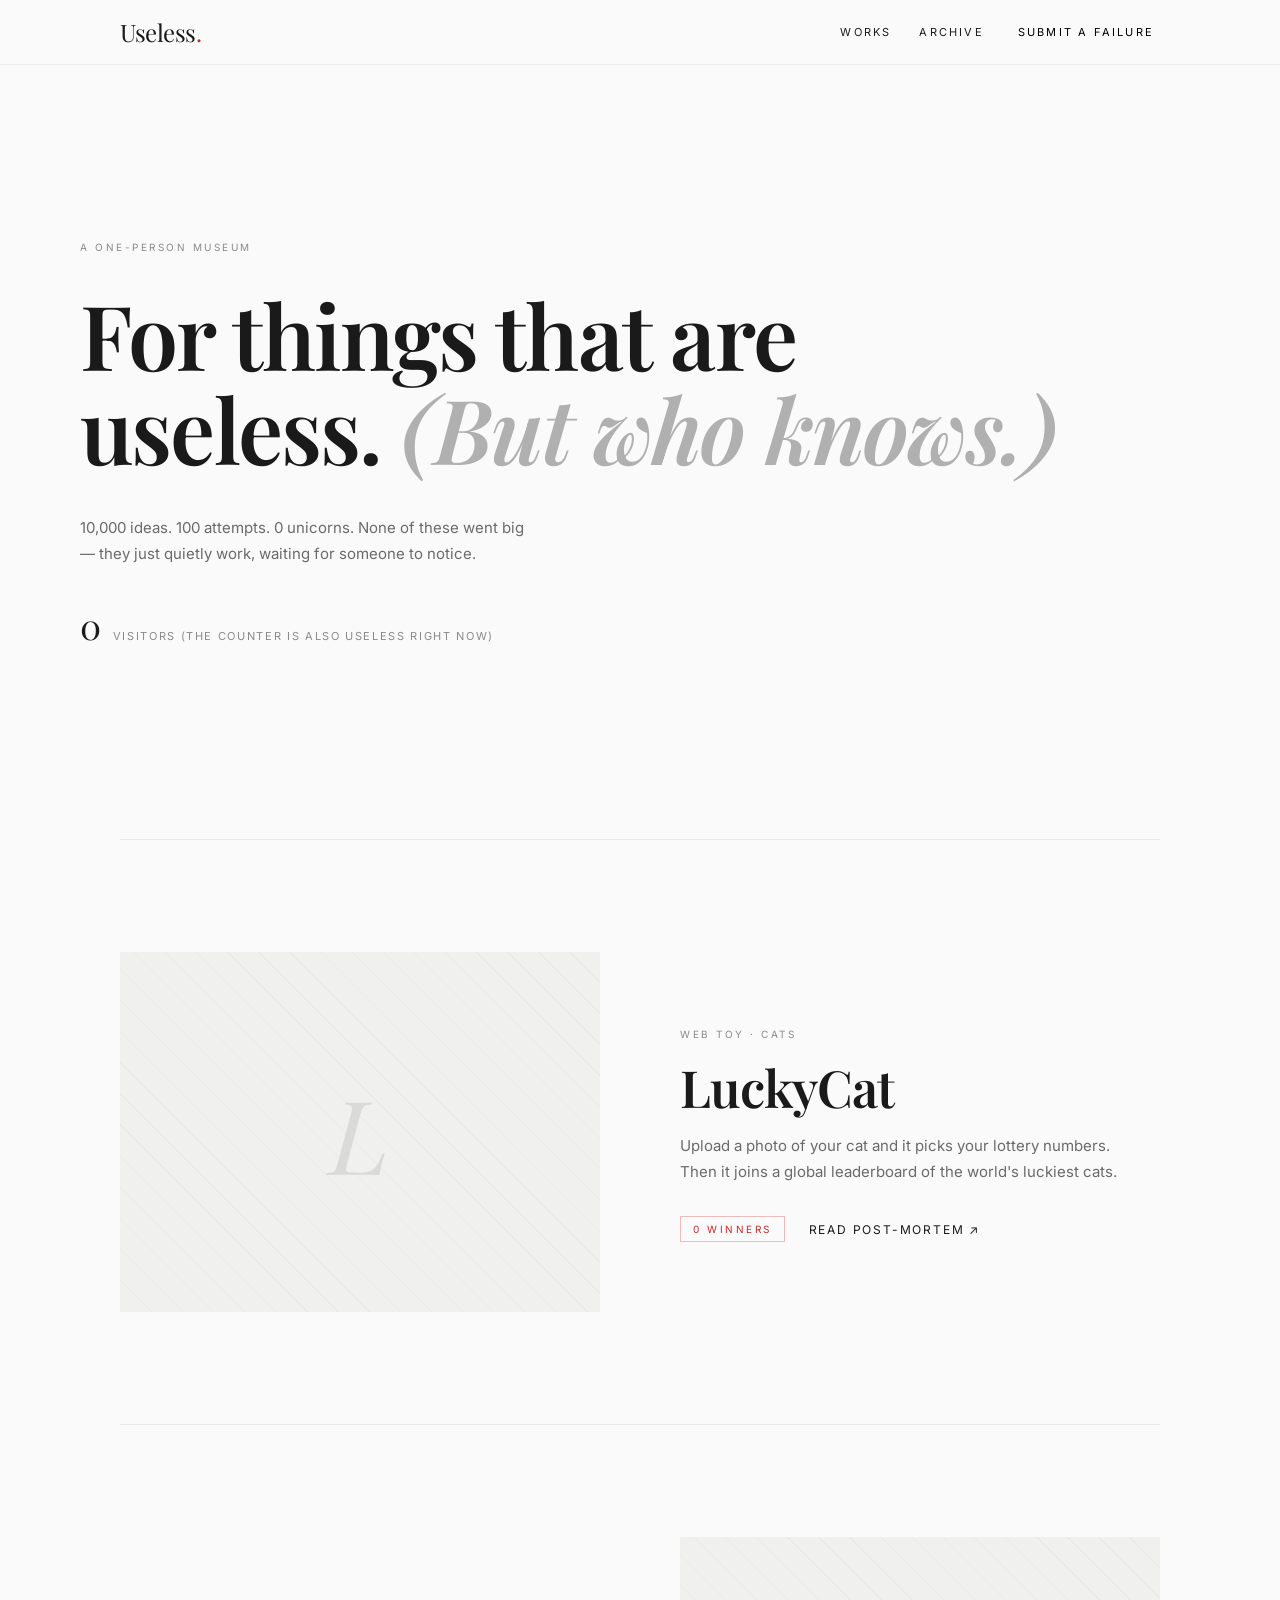
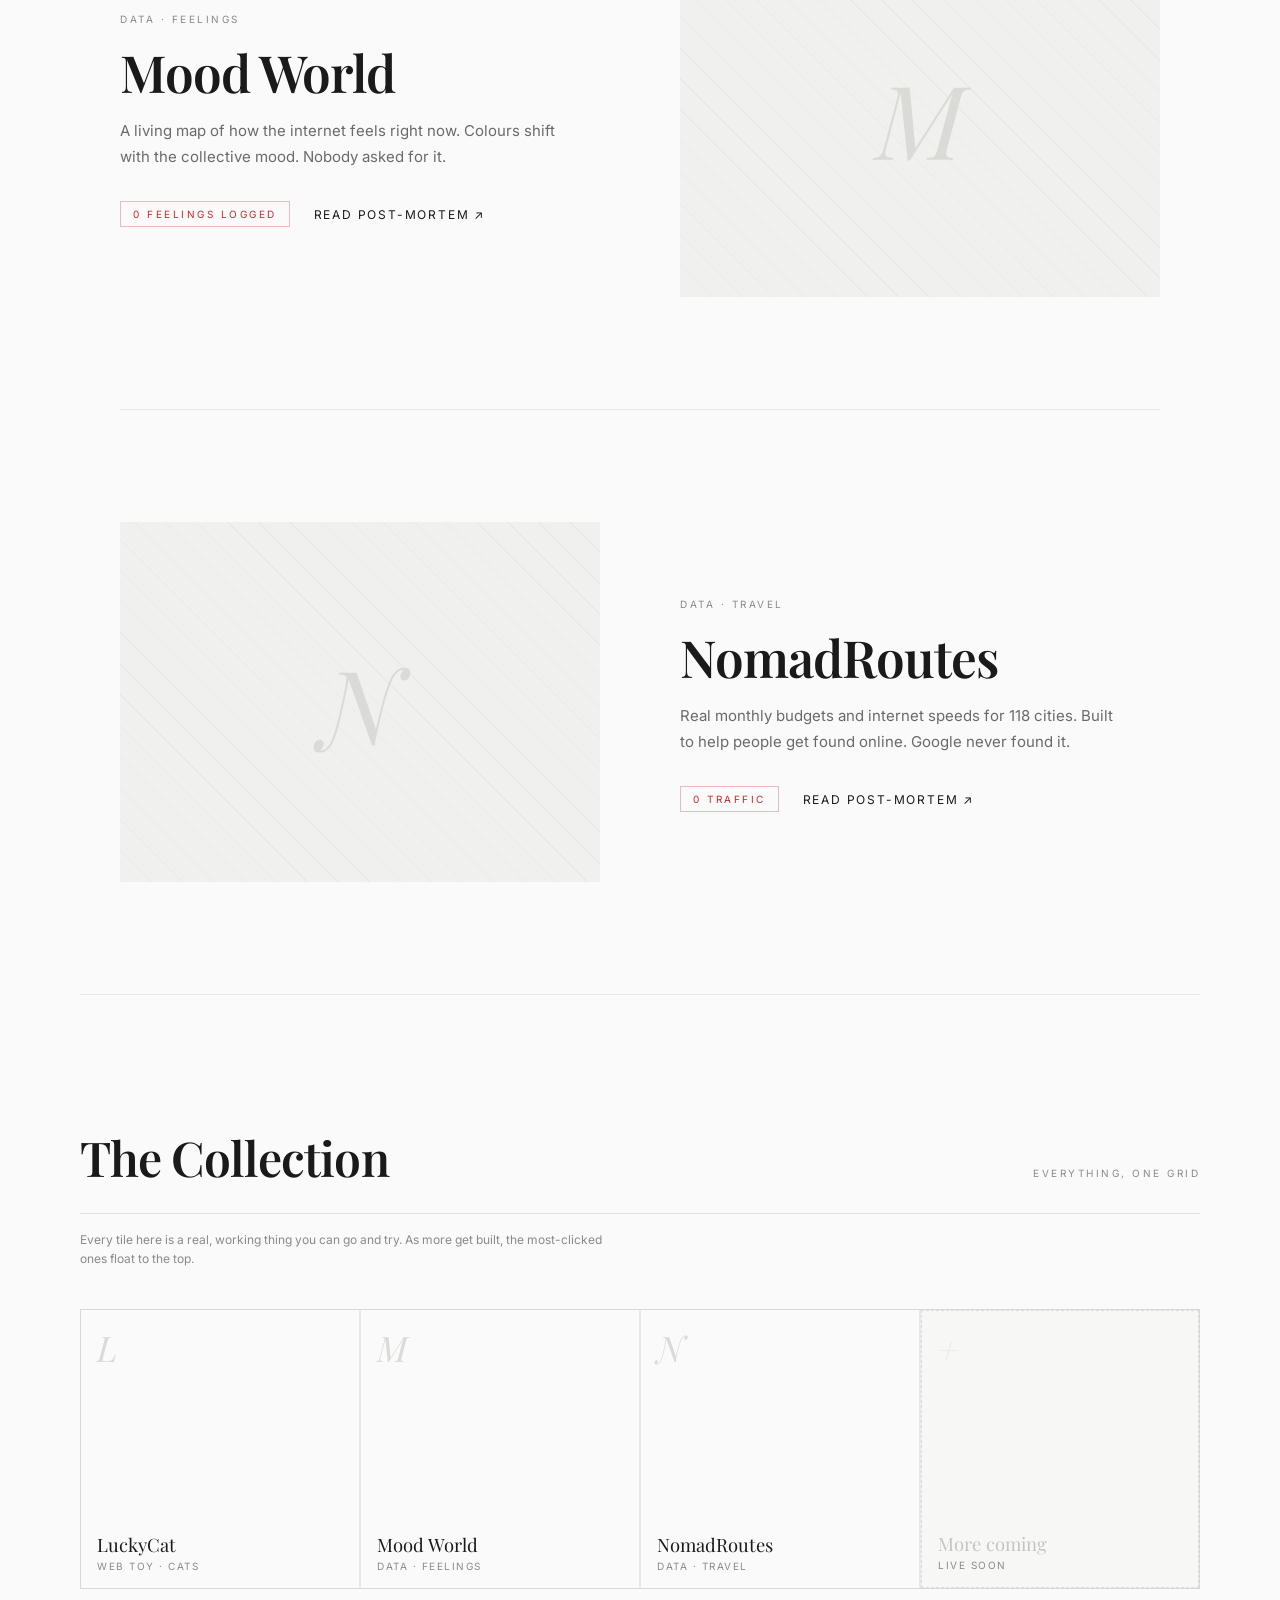
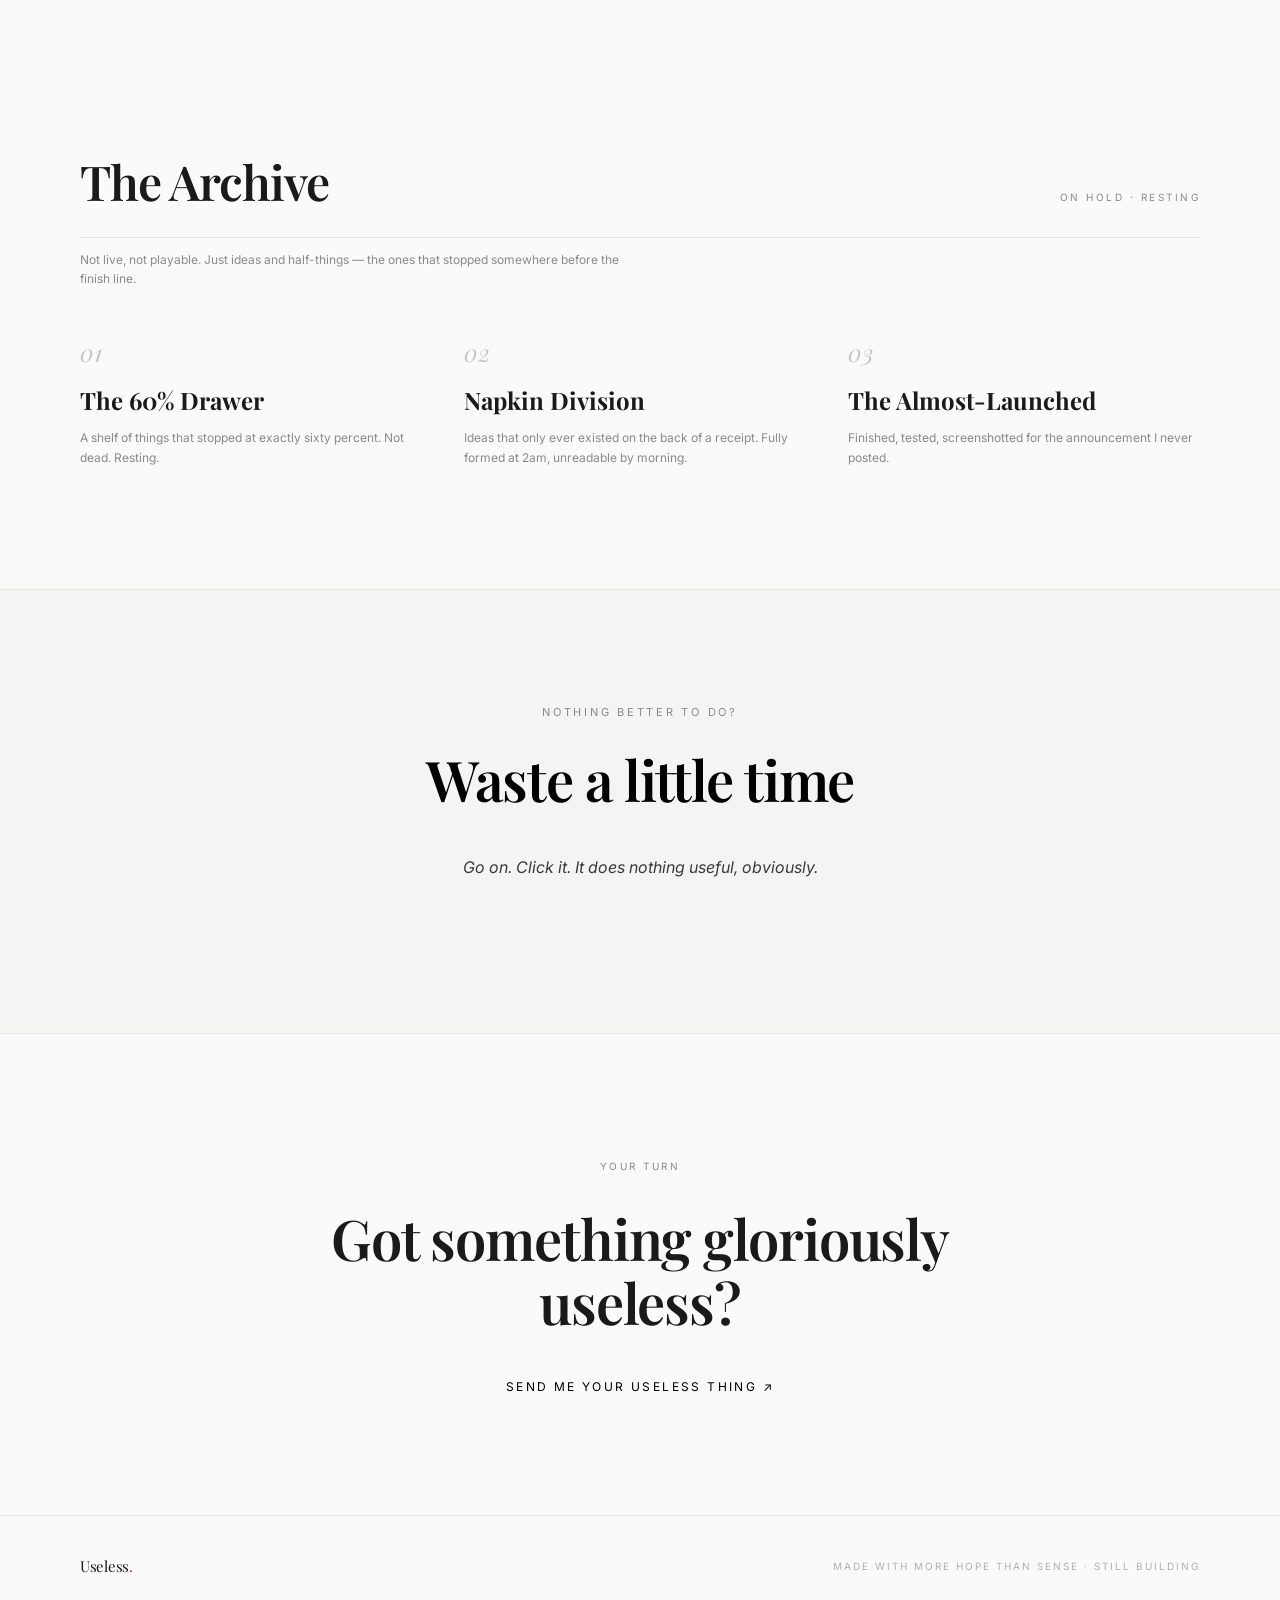
==== index.html @ f3f17e00 "0728 usless.com upload V1" ====
<!DOCTYPE html>
<html lang="en">
<head>
<meta charset="utf-8" />
<meta name="viewport" content="width=device-width, initial-scale=1" />
<title>Useless. — a one-person museum of projects that never got their moment</title>
<meta name="description" content="A one-person museum for things that are useless. 10,000 ideas. 100 attempts. 0 unicorns. Projects that quietly work, waiting for someone to notice." />
<link rel="canonical" href="https://useless-museum.pages.dev/" />
<meta property="og:site_name" content="Useless." />
<meta property="og:title" content="Useless." />
<meta property="og:description" content="A one-person museum for things that are useless. 10,000 ideas. 100 attempts. 0 unicorns. Projects that quietly work, waiting for someone to notice." />
<meta property="og:type" content="website" />
<meta property="og:url" content="https://useless-museum.pages.dev/" />
<meta name="twitter:card" content="summary_large_image" />
<meta name="theme-color" content="#FAFAFA" />
<link rel="preconnect" href="https://fonts.googleapis.com">
<link rel="preconnect" href="https://fonts.gstatic.com" crossorigin>
<link href="https://fonts.googleapis.com/css2?family=Playfair+Display:ital,wght@0,400;0,500;0,600;0,700;1,400;1,500&family=Inter:wght@400;500;600&display=swap" rel="stylesheet">
<link rel="stylesheet" href="styles.css">
</head>
<body>
<header>
  <div class="wrap hbar">
    <a href="index.html" class="logo hoverred">Useless<span class="dot">.</span></a>
    <nav class="navlinks">
      <a href="index.html#works" class="navlink hoverred">Works</a>
      <a href="index.html#archive" class="navlink hoverred hideS">Archive</a>
      <button class="navlink hoverred" data-submit>Submit a failure</button>
    </nav>
  </div>
</header>
<main>
  <span id="top"></span>
  <section class="hero wrap">
    <span class="tag">A one-person museum</span>
    <h1>For things that are<br>useless. <span class="grey">(But who knows.)</span></h1>
    <p class="sub">10,000 ideas. 100 attempts. 0 unicorns. None of these went big — they just quietly work, waiting for someone to notice.</p>
    <p class="viewcount"><span class="vc-num" id="vc-num">&mdash;</span><span class="vc-label" id="vc-label">visitors have wandered in and left again</span></p>
  </section>

  <section class="wrap"><div class="feat fade"><div class="featgrid"><a class="featimg" href="luckycat.html"><div class="tex"></div><div class="big">L</div></a><div>
        <span class="tag">Web toy · Cats</span>
        <h3 class="serif"><a href="luckycat.html" class="hoverred">LuckyCat</a></h3>
        <p class="blurb">Upload a photo of your cat and it picks your lottery numbers. Then it joins a global leaderboard of the world's luckiest cats.</p>
        <div style="display:flex; align-items:center; gap:24px; flex-wrap:wrap;">
          <span class="statuschip">0 Winners</span>
          <a href="luckycat.html" class="readpm hoverred">Read post-mortem &#8599;</a>
        </div>
      </div></div></div><div class="feat fade"><div class="featgrid"><div>
        <span class="tag">Data · Feelings</span>
        <h3 class="serif"><a href="moodworld.html" class="hoverred">Mood World</a></h3>
        <p class="blurb">A living map of how the internet feels right now. Colours shift with the collective mood. Nobody asked for it.</p>
        <div style="display:flex; align-items:center; gap:24px; flex-wrap:wrap;">
          <span class="statuschip">0 Feelings logged</span>
          <a href="moodworld.html" class="readpm hoverred">Read post-mortem &#8599;</a>
        </div>
      </div><a class="featimg" href="moodworld.html"><div class="tex"></div><div class="big">M</div></a></div></div><div class="feat fade"><div class="featgrid"><a class="featimg" href="nomadroutes.html"><div class="tex"></div><div class="big">N</div></a><div>
        <span class="tag">Data · Travel</span>
        <h3 class="serif"><a href="nomadroutes.html" class="hoverred">NomadRoutes</a></h3>
        <p class="blurb">Real monthly budgets and internet speeds for 118 cities. Built to help people get found online. Google never found it.</p>
        <div style="display:flex; align-items:center; gap:24px; flex-wrap:wrap;">
          <span class="statuschip">0 Traffic</span>
          <a href="nomadroutes.html" class="readpm hoverred">Read post-mortem &#8599;</a>
        </div>
      </div></div></div></section>

  <section class="works wrap" id="works">
    <div class="works-head"><h2 class="serif">The Collection</h2><span class="tag">everything, one grid</span></div>
    <p class="works-note">Every tile here is a real, working thing you can go and try. As more get built, the most-clicked ones float to the top.</p>
    <div class="grid">
    <a class="cell live" href="luckycat.html">
      <span class="cell-init">L</span>
      <span class="cell-arrow" aria-hidden="true">&#8599;</span>
      <p class="cell-t serif">LuckyCat</p>
      <span class="cell-k">Web toy · Cats</span>
    </a>
    <a class="cell live" href="moodworld.html">
      <span class="cell-init">M</span>
      <span class="cell-arrow" aria-hidden="true">&#8599;</span>
      <p class="cell-t serif">Mood World</p>
      <span class="cell-k">Data · Feelings</span>
    </a>
    <a class="cell live" href="nomadroutes.html">
      <span class="cell-init">N</span>
      <span class="cell-arrow" aria-hidden="true">&#8599;</span>
      <p class="cell-t serif">NomadRoutes</p>
      <span class="cell-k">Data · Travel</span>
    </a>
    <div class="cell soon">
      <span class="cell-init">+</span>
      <p class="cell-t serif">More coming</p>
      <span class="cell-k">Live soon</span>
    </div></div>
  </section>

  <section class="archive wrap" id="archive">
    <div class="archive-head"><h2 class="serif">The Archive</h2><span class="tag">on hold &middot; resting</span></div>
    <p class="archive-note">Not live, not playable. Just ideas and half-things — the ones that stopped somewhere before the finish line.</p>
    <div class="drawers">
    <div class="drawer">
      <span class="n">01</span>
      <h3 class="serif">The 60% Drawer</h3>
      <p>A shelf of things that stopped at exactly sixty percent. Not dead. Resting.</p>
    </div>
    <div class="drawer">
      <span class="n">02</span>
      <h3 class="serif">Napkin Division</h3>
      <p>Ideas that only ever existed on the back of a receipt. Fully formed at 2am, unreadable by morning.</p>
    </div>
    <div class="drawer">
      <span class="n">03</span>
      <h3 class="serif">The Almost-Launched</h3>
      <p>Finished, tested, screenshotted for the announcement I never posted.</p>
    </div></div>
  </section>

  <section class="waste">
    <div class="waste-inner wrap">
      <span class="kick">Nothing better to do?</span>
      <div><button class="waste-btn" id="waste-btn">Waste a little time</button></div>
      <p class="waste-out" id="waste-out">Go on. Click it. It does nothing useful, obviously.</p>
      <p class="waste-count" id="waste-count"></p>
    </div>
  </section>

  <section class="cta">
    <div class="cta-inner wrap">
      <span class="tag">your turn</span>
      <h2 class="serif">Got something gloriously useless?</h2>
      <button class="cta-btn hoverred" data-submit>Send me your useless thing &#8599;</button>
    </div>
  </section>
</main>
<footer>
  <div class="wrap foot">
    <a href="index.html" class="logo" style="font-size:15px;">Useless<span class="dot">.</span></a>
    <span class="fnote">Made with more hope than sense · Still building</span>
  </div>
</footer>
<div class="modal-bg" id="modal">
  <div class="modal">
    <button class="modal-x" id="modal-x" aria-label="Close">&#10005;</button>
    <span class="tag">your turn</span>
    <h3 class="serif">Throw it at me.</h3>
    <p>A dead side project. A tool only you use. An idea that never left the napkin. I'll put it on the shelf.</p>
    <a href="mailto:hello@example.com?subject=I%20made%20something%20useless" class="modal-send">Send me your useless thing &#8599;</a>
  </div>
</div>
<div class="toast" id="toast"></div>
<script>

var modal=document.getElementById('modal');
document.addEventListener('click',function(e){
  if(e.target.closest('[data-submit]')){ modal.classList.add('open'); }
});
document.getElementById('modal-x').addEventListener('click',function(){modal.classList.remove('open');});
modal.addEventListener('click',function(e){ if(e.target.id==='modal') modal.classList.remove('open'); });
var toastTimer;
function toast(m){var el=document.getElementById('toast');el.textContent=m;el.classList.add('show');clearTimeout(toastTimer);toastTimer=setTimeout(function(){el.classList.remove('show');},2600);}

/* waste-time easter egg */
var W_OPENERS=["You wasted","You just spent","You gave away","You donated","You sacrificed","You threw away","You invested","You burned","You surrendered","You misplaced"];
var W_AMOUNTS=["3 seconds","a moment","precisely one heartbeat","some of your finite time","a small piece of today","4.2 seconds","an unrecoverable instant","a click's worth of life","the exact time it takes a cat to blink","a breath you'll never get back"];
var W_TAILS=["Beautifully.","On purpose, apparently.","And for what.","No refunds.","A bold choice.","Somewhere, a productivity coach felt a chill.","The button remains unmoved.","This changes nothing.","Efficient? No. Honest? Also no.","And yet you'll do it again.","A cat somewhere just judged you.","Congratulations, nothing happened.","The void says hi.","Peak performance.","This is what you're like."];
var W_STANDALONE=["This button does nothing. You already knew that.","Still nothing. Impressive commitment.","Somewhere a spreadsheet is crying.","Achievement unlocked: absolutely none.","You have reached the end of the internet. There is no prize.","A pigeon has been notified of your click.","Loading meaning… failed. Please try being productive.","That click has been added to your permanent record of small mistakes.","你又滑了一下。什麼都沒發生。","Certified: you have too much free time."];
var wasteCount=0,lastWaste="";
function wasteMessage(){var m;do{if(Math.random()<0.2){m=W_STANDALONE[Math.floor(Math.random()*W_STANDALONE.length)];}else{m=W_OPENERS[Math.floor(Math.random()*W_OPENERS.length)]+" "+W_AMOUNTS[Math.floor(Math.random()*W_AMOUNTS.length)]+". "+W_TAILS[Math.floor(Math.random()*W_TAILS.length)];}}while(m===lastWaste);lastWaste=m;return m;}
document.getElementById('waste-btn').addEventListener('click',function(){
  var out=document.getElementById('waste-out');out.style.opacity='0';
  setTimeout(function(){out.textContent=wasteMessage();out.style.opacity='1';wasteCount++;
    document.getElementById('waste-count').textContent=wasteCount+' second'+(wasteCount===1?'':'s')+' of your life, gone';},130);
});
/* real visitor counter */
var COUNTER_BASE="https://api.counterapi.dev/v1/useless-museum/homepage";
function animateCount(el,target){var dur=900,start=performance.now();function tick(now){var t=Math.min((now-start)/dur,1);var e=1-Math.pow(1-t,3);el.textContent=Math.round(target*e).toLocaleString();if(t<1)requestAnimationFrame(tick);else el.textContent=target.toLocaleString();}requestAnimationFrame(tick);}
(function(){var numEl=document.getElementById('vc-num');var counted=sessionStorage.getItem('uselessCounted');
  fetch(COUNTER_BASE+(counted?'':'/up')).then(function(r){return r.ok?r.json():Promise.reject();}).then(function(d){
    if(!d||typeof d.count!=='number')throw 0; if(!counted)sessionStorage.setItem('uselessCounted','1'); animateCount(numEl,d.count);
  }).catch(function(){numEl.textContent='0';document.getElementById('vc-label').textContent='visitors (the counter is also useless right now)';});
})();
/* scroll reveal */
var io=new IntersectionObserver(function(es){es.forEach(function(en){if(en.isIntersecting){en.target.classList.add('in');io.unobserve(en.target);}});},{rootMargin:'-60px'});
document.querySelectorAll('.feat').forEach(function(el){io.observe(el);});
</script>
</body></html>
---- styles.css ----
:root{
  --ink:#1A1A1A; --paper:#FAFAFA; --red:#C92A2A; --muted:#8A8A8A; --line:rgba(26,26,26,0.08);
}
*{box-sizing:border-box;}
html{scroll-behavior:smooth;}
body{margin:0; background:var(--paper); color:var(--ink); font-family:'Inter',system-ui,-apple-system,sans-serif; -webkit-font-smoothing:antialiased;}
.serif{font-family:'Playfair Display',Georgia,serif;}
.wrap{max-width:1120px; margin:0 auto; padding:0 24px;}
@media(min-width:768px){ .wrap{padding:0 40px;} }
a{color:inherit; text-decoration:none;}
button{font-family:inherit; cursor:pointer; border:none; background:none;}
.tag{display:inline-block; font-size:10px; letter-spacing:0.25em; text-transform:uppercase; color:var(--muted);}
.hoverred{transition:color .2s;}
.hoverred:hover{color:var(--red);}

/* HEADER */
header{position:sticky; top:0; z-index:50; background:rgba(250,250,250,0.72); backdrop-filter:blur(12px); border-bottom:1px solid rgba(26,26,26,0.06);}
.hbar{height:64px; display:flex; align-items:center; justify-content:space-between;}
.logo{font-family:'Playfair Display',serif; font-size:22px; letter-spacing:-0.02em;}
@media(min-width:768px){ .logo{font-size:24px;} }
.logo .dot{color:var(--red);}
.navlinks{display:flex; align-items:center; gap:28px;}
.navlink{font-size:11px; letter-spacing:0.2em; text-transform:uppercase;}
@media(max-width:600px){ .navlinks{gap:16px;} .navlink.hideS{display:none;} }

/* HERO */
.hero{padding:120px 0 130px;}
@media(min-width:768px){ .hero{padding:170px 0 190px;} }
.hero h1{font-family:'Playfair Display',serif; font-weight:600; margin:32px 0 0; line-height:1.05; letter-spacing:-0.02em; font-size:clamp(2.6rem,7vw,6rem);}
.hero .grey{color:#B0B0B0; font-style:italic;}
.hero p.sub{margin:40px 0 0; max-width:28rem; color:#6A6A6A; font-size:15px; line-height:1.7;}
.viewcount{margin:36px 0 0; display:flex; align-items:baseline; gap:12px; flex-wrap:wrap;}
.vc-num{font-family:'Playfair Display',serif; font-size:clamp(1.6rem,3vw,2.2rem); font-variant-numeric:tabular-nums; letter-spacing:-0.01em; color:var(--ink);}
.vc-label{font-size:11px; letter-spacing:0.15em; text-transform:uppercase; color:var(--muted);}

/* FEATURE BLOCKS */
.feat{padding:64px 0; border-top:1px solid var(--line);}
@media(min-width:768px){ .feat{padding:112px 0;} }
.featgrid{display:grid; gap:40px; align-items:center;}
@media(min-width:768px){ .featgrid{grid-template-columns:1fr 1fr; gap:80px;} }
.featimg{aspect-ratio:4/3; width:100%; position:relative; overflow:hidden; background:#F0F0EE; cursor:pointer; display:block;}
.featimg .tex{position:absolute; inset:0; transition:transform .7s; background-image:repeating-linear-gradient(45deg, rgba(26,26,26,0.03) 0px, rgba(26,26,26,0.03) 1px, transparent 1px, transparent 22px);}
.featimg:hover .tex{transform:scale(1.05);}
.featimg .big{position:absolute; inset:0; display:flex; align-items:center; justify-content:center; font-family:'Playfair Display',serif; font-style:italic; font-size:clamp(4rem,8vw,7rem); color:#DADAD6; user-select:none;}
.feat h3{font-family:'Playfair Display',serif; font-weight:600; margin:20px 0; line-height:1; letter-spacing:-0.02em; font-size:clamp(2rem,4vw,3.4rem);}
.feat p.blurb{color:#6A6A6A; font-size:15px; line-height:1.7; max-width:28rem; margin:0 0 32px;}
.statuschip{font-size:10px; letter-spacing:0.25em; text-transform:uppercase; color:var(--red); border:1px solid rgba(201,42,42,0.3); padding:6px 12px;}
.readpm{font-size:12px; letter-spacing:0.15em; text-transform:uppercase; display:inline-flex; align-items:center; gap:6px;}

/* WORKS GRID */
.works{padding:130px 0 40px; border-top:1px solid var(--line);}
.works-head{display:flex; align-items:baseline; justify-content:space-between; border-bottom:1px solid rgba(26,26,26,0.1); padding-bottom:24px; margin-bottom:16px;}
.works-head h2{font-family:'Playfair Display',serif; font-weight:600; font-size:clamp(1.8rem,4vw,3rem); letter-spacing:-0.02em; margin:0;}
.works-note{font-size:12px; color:var(--muted); line-height:1.6; margin:0 0 40px; max-width:34rem;}
.grid{display:grid; grid-template-columns:repeat(2,1fr); gap:2px; background:rgba(26,26,26,0.08); border:1px solid rgba(26,26,26,0.08);}
@media(min-width:640px){ .grid{grid-template-columns:repeat(3,1fr);} }
@media(min-width:900px){ .grid{grid-template-columns:repeat(4,1fr);} }
.cell{background:var(--paper); aspect-ratio:1/1; position:relative; display:flex; flex-direction:column; justify-content:flex-end; padding:16px; transition:background .25s,color .25s; overflow:hidden;}
.cell.live{cursor:pointer;}
.cell.live:hover{background:var(--ink); color:var(--paper);}
.cell.live:hover .cell-k{color:rgba(250,250,250,0.6);}
.cell.live:hover .cell-arrow{opacity:1; transform:translate(0,0);}
.cell .cell-init{position:absolute; top:14px; left:16px; font-family:'Playfair Display',serif; font-style:italic; font-size:2.2rem; color:#DADAD6; transition:color .25s;}
.cell.live:hover .cell-init{color:rgba(250,250,250,0.25);}
.cell .cell-t{font-family:'Playfair Display',serif; font-size:1.15rem; line-height:1.15; margin:0 0 4px;}
.cell .cell-k{font-size:10px; letter-spacing:0.15em; text-transform:uppercase; color:var(--muted); transition:color .25s;}
.cell .cell-arrow{position:absolute; top:14px; right:14px; opacity:0; transform:translate(-4px,4px); transition:opacity .25s,transform .25s;}
.cell.soon{color:#C4C4C4; border:1px dashed rgba(26,26,26,0.12); background:#F7F7F5;}
.cell.soon .cell-t{color:#C4C4C4;}
.cell.soon .cell-init{color:#ECECEA;}

/* ARCHIVE */
.archive{padding:120px 0;}
.archive-head{display:flex; align-items:baseline; justify-content:space-between; border-bottom:1px solid rgba(26,26,26,0.1); padding-bottom:24px; margin-bottom:12px;}
.archive-head h2{font-family:'Playfair Display',serif; font-weight:600; font-size:clamp(1.8rem,4vw,3rem); letter-spacing:-0.02em; margin:0;}
.archive-note{font-size:12px; color:var(--muted); line-height:1.6; margin:0 0 48px; max-width:34rem;}
.drawers{display:grid; grid-template-columns:1fr; gap:48px;}
@media(min-width:768px){ .drawers{grid-template-columns:repeat(3,1fr); gap:32px;} }
.drawer .n{font-family:'Playfair Display',serif; font-style:italic; font-size:1.5rem; color:#C4C4C4;}
.drawer h3{font-family:'Playfair Display',serif; font-size:clamp(1.25rem,2.5vw,1.5rem); margin:16px 0 12px;}
.drawer p{font-size:12px; line-height:1.7; color:var(--muted); margin:0;}

/* WASTE TIME */
.waste{border-top:1px solid var(--line); background:#F4F4F2;}
.waste-inner{padding:110px 0 120px; text-align:center;}
.waste .kick{font-size:11px; letter-spacing:0.25em; text-transform:uppercase; color:var(--muted);}
.waste-btn{font-family:'Playfair Display',serif; font-size:clamp(2rem,5vw,3.5rem); font-weight:600; letter-spacing:-0.02em; margin:20px auto 0; display:inline-block; border-bottom:2px solid transparent; transition:color .2s,border-color .2s;}
.waste-btn:hover{color:var(--red); border-color:var(--red);}
.waste-out{margin:36px auto 0; max-width:34rem; min-height:2.4em; font-size:16px; line-height:1.6; color:#3A3A3A; font-style:italic; transition:opacity .15s;}
.waste-count{margin-top:20px; font-size:10px; letter-spacing:0.2em; text-transform:uppercase; color:#B0B0B0;}

/* SUBMIT CTA */
.cta{border-top:1px solid var(--line); text-align:center;}
.cta-inner{padding:120px 0;}
.cta h2{font-family:'Playfair Display',serif; font-weight:600; margin:32px auto 40px; line-height:1.15; letter-spacing:-0.02em; max-width:48rem; font-size:clamp(1.8rem,4.5vw,3.5rem);}
.cta-btn{font-size:12px; letter-spacing:0.2em; text-transform:uppercase; display:inline-flex; align-items:center; gap:8px;}

/* FOOTER */
footer{border-top:1px solid var(--line);}
.foot{padding:40px 0; display:flex; flex-direction:column; gap:16px; align-items:center; justify-content:space-between;}
@media(min-width:768px){ .foot{flex-direction:row;} }
.foot .fnote{font-size:10px; letter-spacing:0.2em; text-transform:uppercase; color:#B0B0B0;}

/* EXHIBIT (project overview page) */
.ex-hero{max-width:900px; margin:0 auto; padding:96px 24px 80px;}
@media(min-width:768px){ .ex-hero{padding:144px 40px 80px;} }
.backlink{font-size:11px; letter-spacing:0.2em; text-transform:uppercase; color:var(--muted); display:inline-flex; align-items:center; gap:8px; margin-bottom:48px;}
.ex-hero h1{font-family:'Playfair Display',serif; font-weight:700; margin:24px 0 40px; line-height:1; letter-spacing:-0.02em; font-size:clamp(2.8rem,8vw,6.5rem);}
.tryapp{font-size:12px; letter-spacing:0.15em; text-transform:uppercase; display:inline-flex; align-items:center; gap:8px; padding:14px 24px; color:var(--paper); background:var(--ink); border:1px solid var(--ink); transition:background .2s,border-color .2s;}
.tryapp:hover{background:var(--red); border-color:var(--red);}
.ex-body{max-width:1120px; margin:0 auto; padding:0 24px 96px;}
@media(min-width:768px){ .ex-body{padding:0 40px 96px;} }
.ex-grid{display:grid; grid-template-columns:1fr; gap:48px;}
@media(min-width:768px){ .ex-grid{grid-template-columns:220px 1fr; gap:80px;} }
.side{align-self:start;}
@media(min-width:768px){ .side{position:sticky; top:96px;} }
.stacklist{list-style:none; margin:24px 0 0; padding:0;}
.stacklist li{font-size:12px; line-height:1.6; color:#6A6A6A; padding-bottom:16px; border-bottom:1px solid var(--line); margin-bottom:16px;}
.affil{font-size:10px; line-height:1.6; font-style:italic; color:#B0B0B0; margin-top:24px;}
.diary p{font-size:16px; line-height:1.9; color:#3A3A3A; margin:0 0 32px;}
.diary .drop{font-family:'Playfair Display',serif; float:left; font-size:3.6rem; line-height:.8; padding:4px 12px 0 0; color:var(--ink);}

/* verdict */
.verdict{margin-top:96px; padding-top:64px; border-top:1px solid rgba(26,26,26,0.1); text-align:center;}
.verdict .q{font-family:'Playfair Display',serif; font-size:clamp(1.5rem,3vw,2rem); margin:24px 0 48px;}
.vote-row{display:flex; align-items:stretch; justify-content:center; gap:16px; max-width:640px; margin:0 auto; flex-wrap:nowrap;}
.vote-big{flex:1 1 auto; position:relative; overflow:hidden; border:1px solid var(--ink); color:var(--ink); background:transparent; padding:28px 24px; display:flex; align-items:center; justify-content:space-between; gap:16px; transition:background .2s,color .2s;}
.vote-big:hover{background:var(--ink); color:var(--paper);}
.vote-big .vlabel{font-family:'Playfair Display',serif; font-size:clamp(1.2rem,2.5vw,1.6rem);}
.vote-big .vmeta{font-size:10px; letter-spacing:0.2em; text-transform:uppercase; display:flex; align-items:center; gap:12px;}
.vote-big .vnum{font-family:'Playfair Display',serif; font-size:1.3rem; font-variant-numeric:tabular-nums;}
.vote-small{flex:0 0 auto; width:120px; position:relative; overflow:hidden; border:1px solid var(--line); color:#9A9A9A; background:transparent; padding:12px; display:flex; flex-direction:column; align-items:center; justify-content:center; gap:6px; transition:color .2s,border-color .2s;}
.vote-small:hover{color:var(--red); border-color:rgba(201,42,42,0.4);}
.vote-small .vlabel{font-size:11px; line-height:1.3; text-align:center;}
.vote-small .vnum{font-family:'Playfair Display',serif; font-size:1rem; font-variant-numeric:tabular-nums;}
@media(max-width:520px){ .vote-small{width:92px;} .vote-big{padding:22px 16px;} }
.stamp{position:absolute; inset:0; display:flex; align-items:center; justify-content:center; pointer-events:none; opacity:0;}
.stamp span{border:3px solid var(--red); color:var(--red); font-size:11px; letter-spacing:0.2em; text-transform:uppercase; font-weight:600; padding:6px 14px; transform:rotate(-14deg) scale(2); border-radius:3px;}
.stamp.fire{animation:stampfire .7s ease-out;}
@keyframes stampfire{0%{opacity:0; transform:scale(1.6) rotate(-14deg);}30%{opacity:1; transform:scale(1) rotate(-14deg);}75%{opacity:1;}100%{opacity:0; transform:scale(1) rotate(-14deg);}}

/* field notes list */
.fieldnotes{margin-top:80px; padding-top:56px; border-top:1px solid rgba(26,26,26,0.1);}
.fn-head{display:flex; align-items:baseline; justify-content:space-between; margin-bottom:24px;}
.fn-count{font-size:10px; letter-spacing:0.2em; text-transform:uppercase; color:#B0B0B0;}
.fn-list{display:flex; flex-direction:column;}
.fn-item{display:flex; align-items:baseline; gap:20px; padding:24px 0; border-bottom:1px solid var(--line); transition:padding-left .25s;}
a.fn-item:hover{padding-left:8px;}
.fn-no{font-family:'Playfair Display',serif; font-style:italic; font-size:1rem; color:#C4C4C4; flex:0 0 auto; width:28px;}
.fn-main{flex:1 1 auto;}
.fn-t{font-family:'Playfair Display',serif; font-size:clamp(1.15rem,2.2vw,1.5rem); line-height:1.25; margin:0 0 6px; transition:color .2s;}
a.fn-item:hover .fn-t{color:var(--red);}
.fn-meta{font-size:11px; letter-spacing:0.05em; color:var(--muted);}
.fn-arrow{flex:0 0 auto; color:#C4C4C4; transition:color .2s,transform .2s;}
a.fn-item:hover .fn-arrow{color:var(--red); transform:translate(3px,-3px);}
.fn-item.draft{opacity:.55;}
.fn-draft-tag{font-size:9px; letter-spacing:0.2em; text-transform:uppercase; color:#B0B0B0; border:1px solid var(--line); padding:2px 8px; margin-left:8px;}

/* prev/next exhibit */
.nextnav{border-top:1px solid var(--line);}
.nextnav-inner{max-width:1120px; margin:0 auto; padding:80px 24px; display:grid; grid-template-columns:1fr 1fr; gap:2px;}
@media(min-width:768px){ .nextnav-inner{padding:110px 40px;} }
.nnav{padding:24px; transition:color .2s; display:block;}
.nnav .dir{font-size:11px; letter-spacing:0.25em; text-transform:uppercase; color:var(--muted); display:flex; align-items:center; gap:8px;}
.nnav.right{text-align:right;}
.nnav.right .dir{justify-content:flex-end;}
.nnav .nt{font-family:'Playfair Display',serif; font-weight:600; font-size:clamp(1.4rem,3.5vw,2.6rem); letter-spacing:-0.02em; margin-top:16px; transition:color .2s;}
.nnav:hover .nt{color:var(--red);}

/* ARTICLE PAGE */
.art-wrap{max-width:720px; margin:0 auto; padding:96px 24px 40px;}
@media(min-width:768px){ .art-wrap{padding:128px 24px 40px;} }
.art-crumbs{display:flex; align-items:center; gap:20px; flex-wrap:wrap; margin-bottom:56px;}
.art-back{font-size:12px; letter-spacing:0.06em; color:var(--muted);}
.art-home{font-family:'Playfair Display',serif; font-size:16px; letter-spacing:-0.01em; color:var(--ink);}
.art-home .dot{color:var(--red);}
.art-title{font-family:'Playfair Display',serif; font-weight:700; font-size:clamp(2rem,5vw,3.3rem); line-height:1.1; letter-spacing:-0.02em; margin:16px 0 24px;}
.art-standfirst{font-size:1.15rem; line-height:1.6; color:#4A4A4A; margin:0 0 28px;}
.art-byline{font-size:12px; letter-spacing:0.05em; color:var(--muted); padding-bottom:40px; border-bottom:1px solid var(--line); margin:0 0 48px;}
.art-body p{font-size:1.06rem; line-height:1.85; color:#2E2E2E; margin:0 0 28px;}
.art-body h2{font-family:'Playfair Display',serif; font-weight:600; font-size:clamp(1.4rem,3vw,1.9rem); letter-spacing:-0.01em; margin:56px 0 20px; line-height:1.2;}
.art-body h2 .hn{color:var(--red); font-style:italic; margin-right:14px; font-size:.85em;}
.art-body blockquote{margin:36px 0; padding:4px 0 4px 28px; border-left:3px solid var(--red); font-family:'Playfair Display',serif; font-style:italic; font-size:1.3rem; line-height:1.5; color:var(--ink);}
.art-body strong{font-weight:600; color:var(--ink);}
.art-body .aside{font-style:italic; color:#6A6A6A; font-size:1rem;}
.art-divider{text-align:center; color:#C4C4C4; letter-spacing:0.5em; margin:48px 0;}
.art-foot{margin-top:64px; padding-top:48px; border-top:1px solid var(--line);}
.art-nextnote{font-size:1rem; line-height:1.7; color:#4A4A4A; margin:0 0 40px;}
.art-nextnote strong{color:var(--ink);}
.art-actions{display:flex; flex-direction:column; gap:16px; align-items:flex-start;}
@media(min-width:640px){ .art-actions{flex-direction:row; align-items:center; justify-content:space-between;} }
.art-cta{font-size:12px; letter-spacing:0.12em; text-transform:uppercase; color:var(--muted); transition:color .2s;}
.art-cta:hover{color:var(--red);}
.art-cta.primary{color:var(--ink); border:1px solid var(--ink); padding:14px 22px; transition:background .2s,color .2s;}
.art-cta.primary:hover{background:var(--ink); color:var(--paper);}

/* MODAL */
.modal-bg{position:fixed; inset:0; z-index:60; display:none; align-items:center; justify-content:center; padding:24px; background:rgba(26,26,26,0.4); backdrop-filter:blur(4px);}
.modal-bg.open{display:flex;}
.modal{position:relative; width:100%; max-width:28rem; background:var(--paper); padding:40px;}
@media(min-width:768px){ .modal{padding:48px;} }
.modal h3{font-family:'Playfair Display',serif; font-size:1.9rem; margin:20px 0 16px; line-height:1.15;}
.modal p{font-size:12px; line-height:1.7; color:var(--muted); margin:0 0 32px;}
.modal-x{position:absolute; top:20px; right:20px; color:#B0B0B0;}
.modal-send{font-size:12px; letter-spacing:0.15em; text-transform:uppercase; display:inline-flex; align-items:center; gap:8px; padding:14px 24px; color:var(--paper); background:var(--ink); transition:background .2s;}
.modal-send:hover{background:var(--red);}

/* TOAST */
.toast{position:fixed; bottom:32px; left:50%; transform:translateX(-50%) translateY(20px); z-index:70; padding:14px 24px; background:var(--ink); color:var(--paper); font-size:12px; letter-spacing:0.02em; opacity:0; pointer-events:none; transition:opacity .3s,transform .3s;}
.toast.show{opacity:1; transform:translateX(-50%) translateY(0);}
.fade{opacity:0; transform:translateY(16px); transition:opacity .6s,transform .6s;}
.fade.in{opacity:1; transform:translateY(0);}
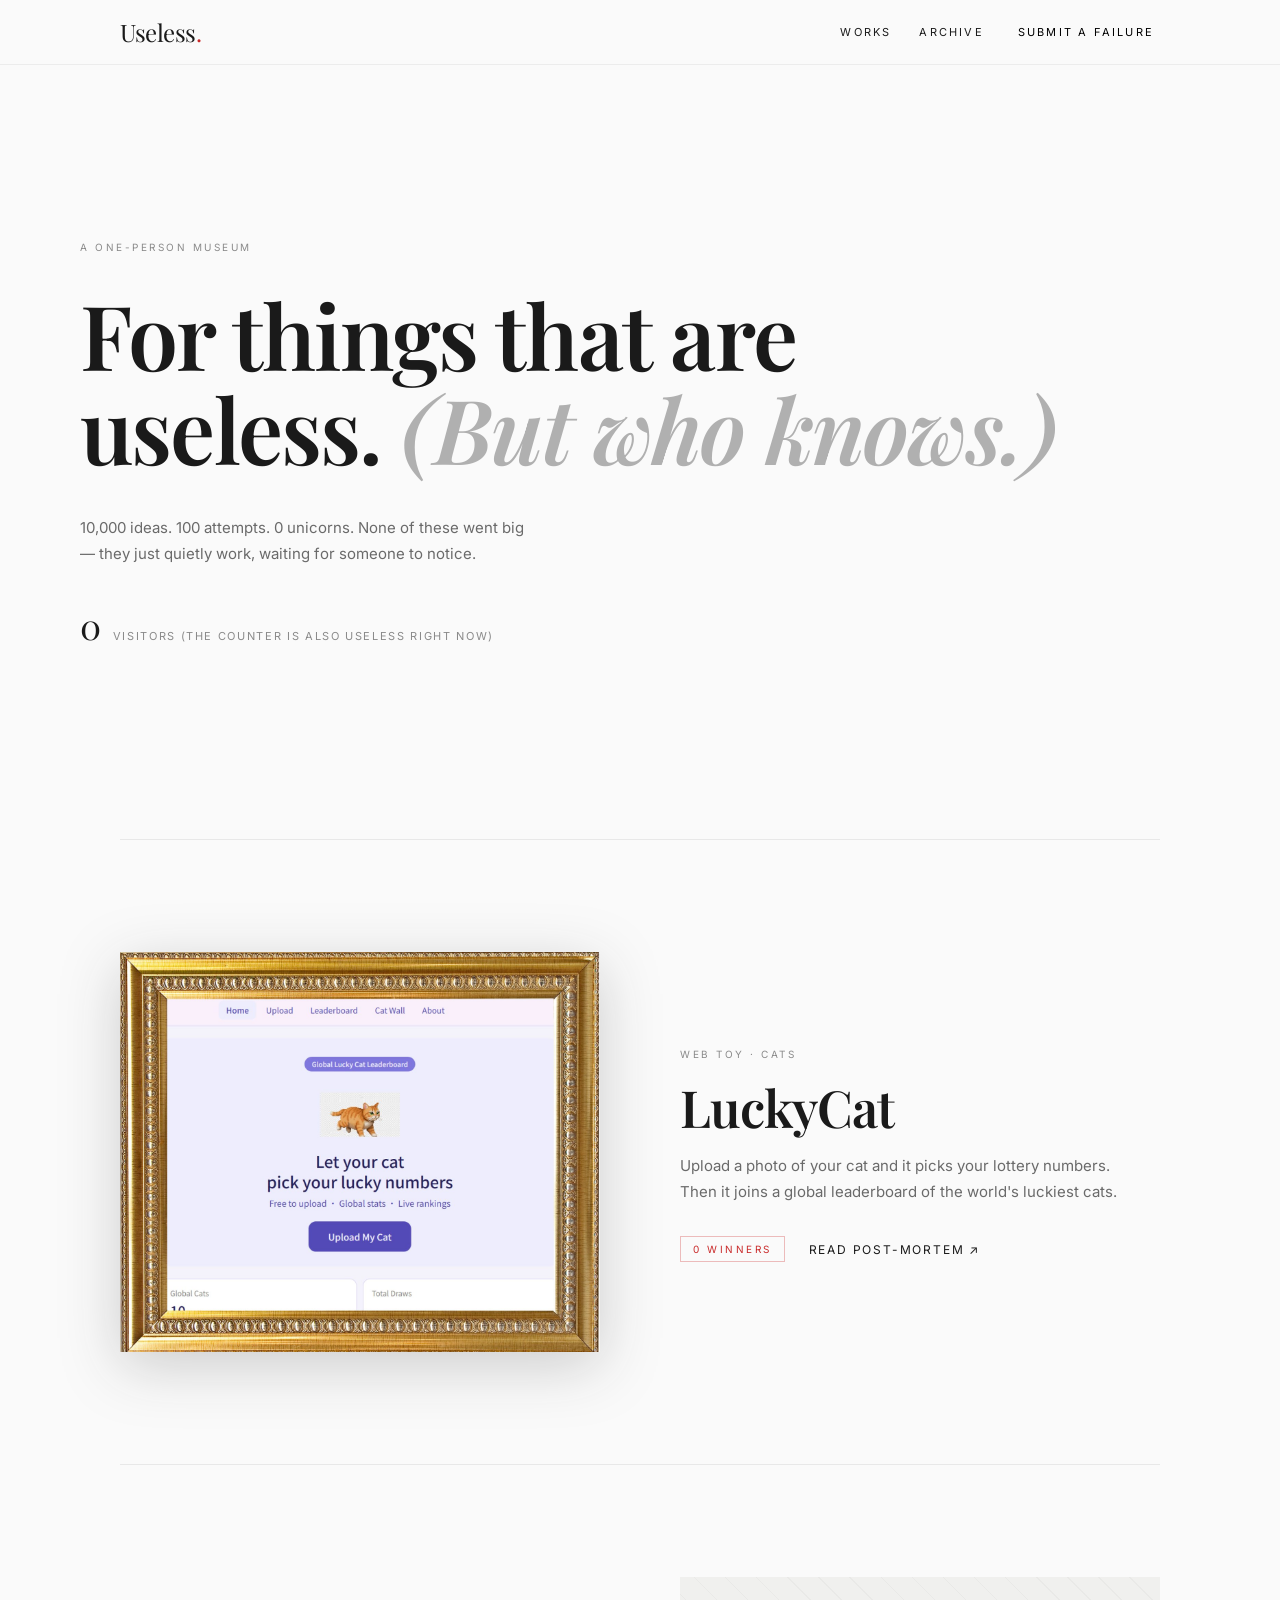
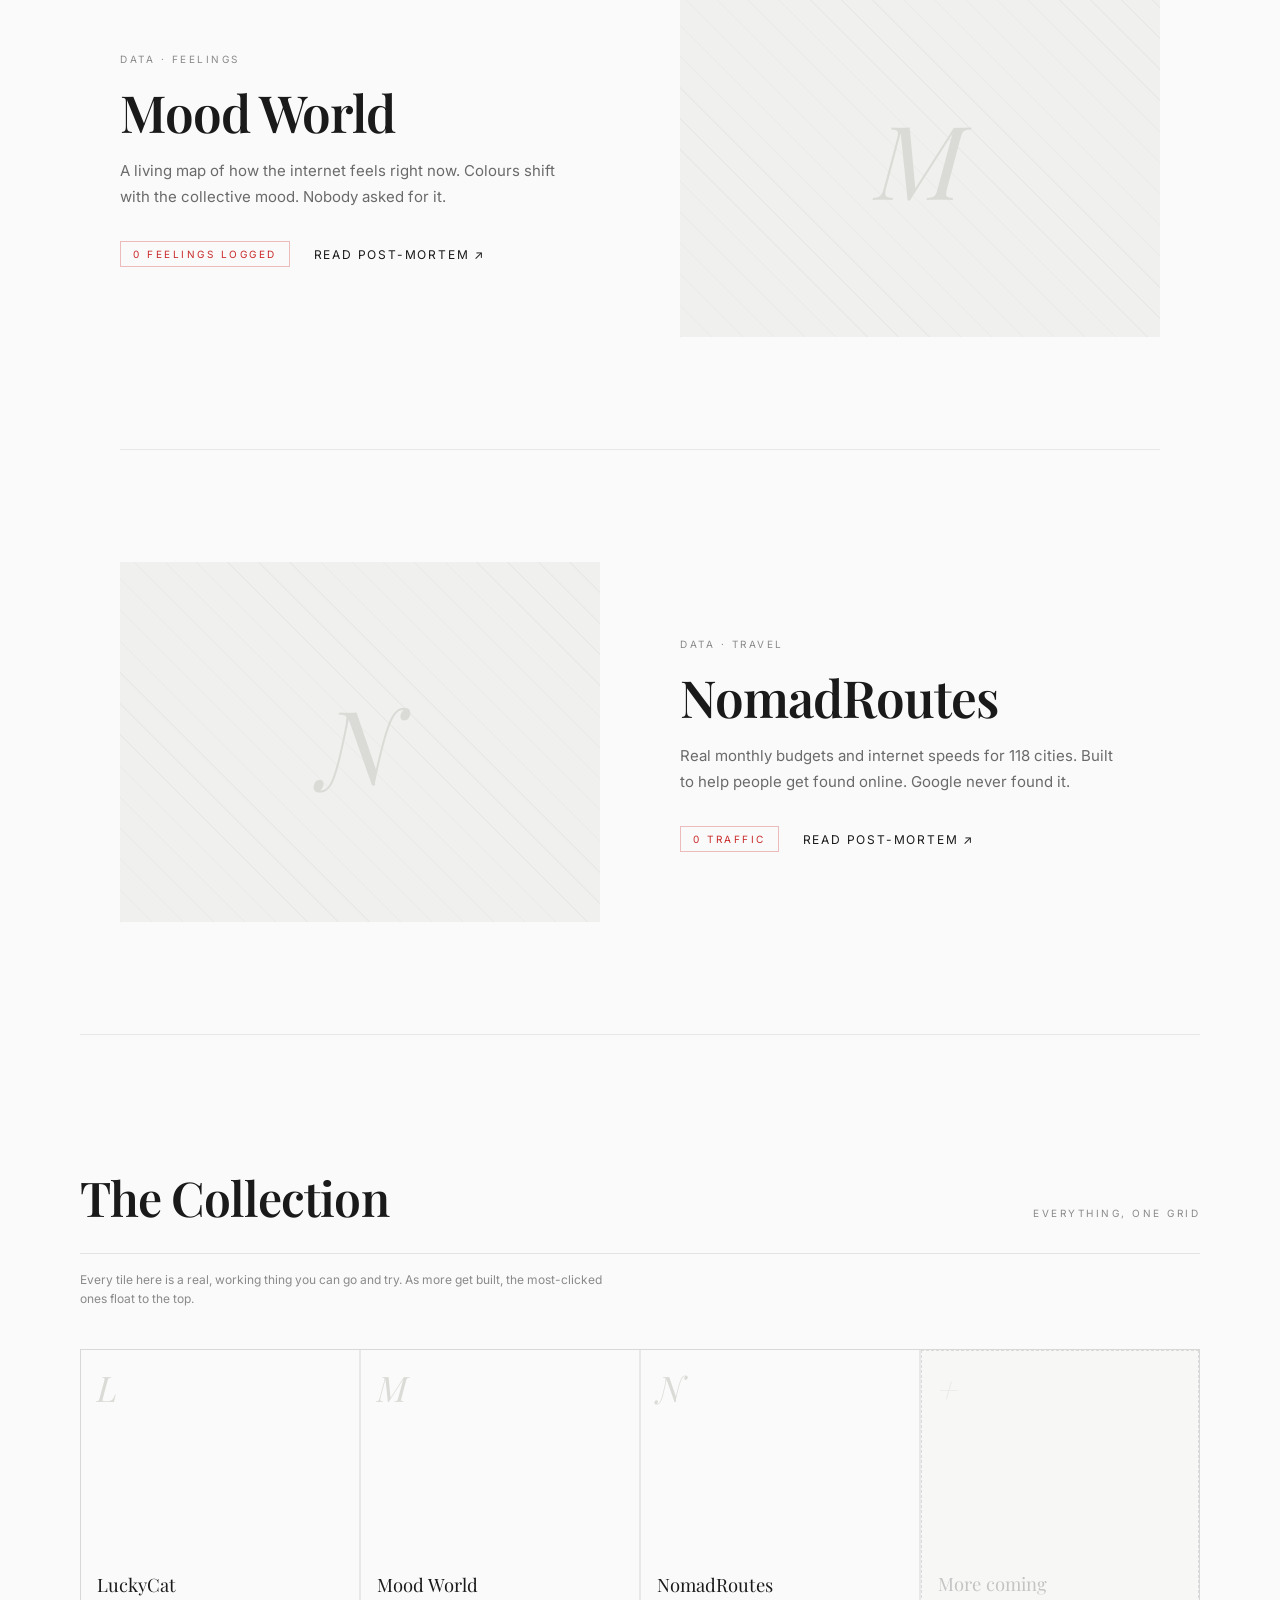
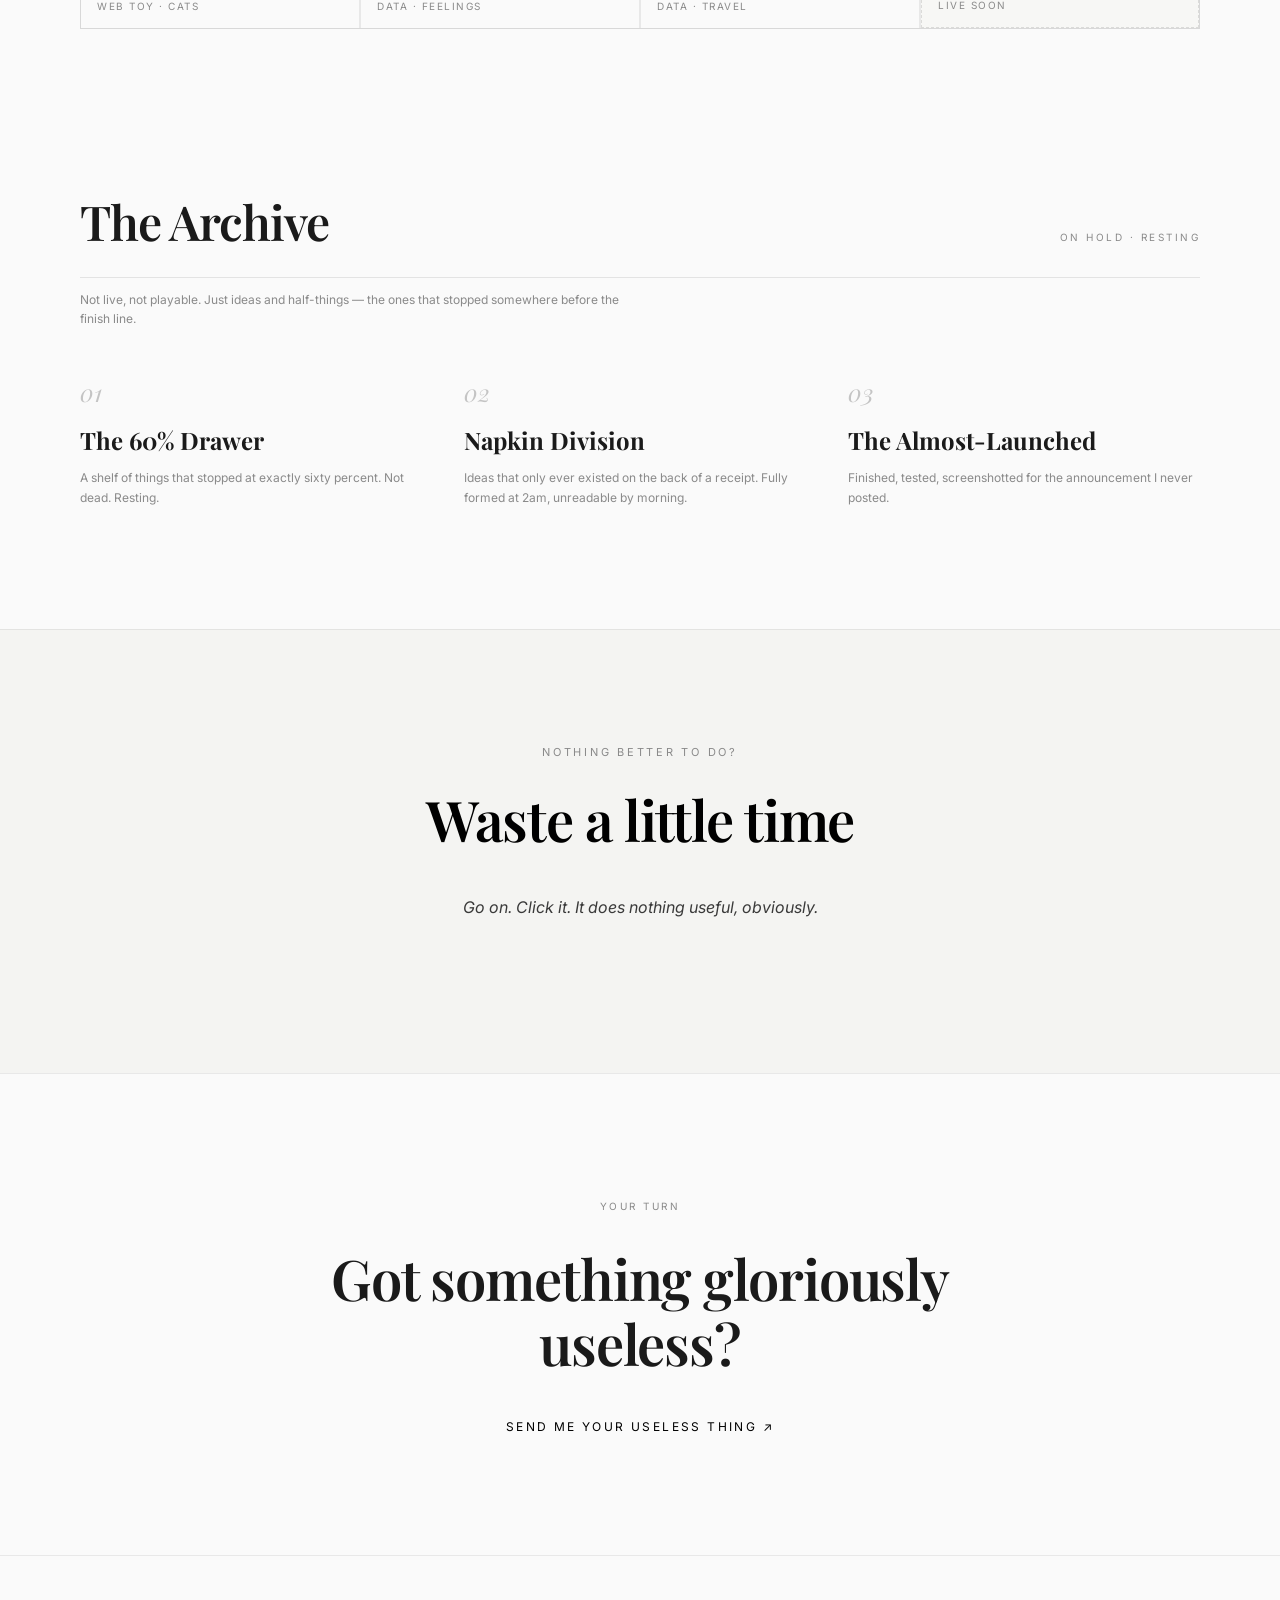
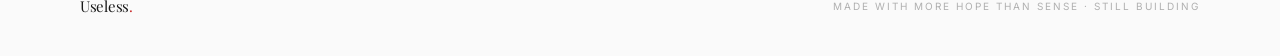
==== commit 785ff400: "Luckycat pics update" ====
--- a/index.html
+++ b/index.html
@@ -38,7 +38,10 @@
     <p class="viewcount"><span class="vc-num" id="vc-num">&mdash;</span><span class="vc-label" id="vc-label">visitors have wandered in and left again</span></p>
   </section>
 
-  <section class="wrap"><div class="feat fade"><div class="featgrid"><a class="featimg" href="luckycat.html"><div class="tex"></div><div class="big">L</div></a><div>
+  <section class="wrap"><div class="feat fade"><div class="featgrid"><a class="framed" href="luckycat.html" title="LuckyCat — read the post-mortem">
+           <img src="assets/luckycat-framed.jpg" alt="LuckyCat — a working web toy, framed and on display" loading="lazy" />
+           <div class="hint"><span>Enter the exhibit ↗</span></div>
+         </a><div>
         <span class="tag">Web toy · Cats</span>
         <h3 class="serif"><a href="luckycat.html" class="hoverred">LuckyCat</a></h3>
         <p class="blurb">Upload a photo of your cat and it picks your lottery numbers. Then it joins a global leaderboard of the world's luckiest cats.</p>
@@ -46,7 +49,7 @@
           <span class="statuschip">0 Winners</span>
           <a href="luckycat.html" class="readpm hoverred">Read post-mortem &#8599;</a>
         </div>
-      </div></div></div><div class="feat fade"><div class="featgrid"><div>
+      </div></div></div><div class="feat fade"><div class="featgrid rev"><a class="featimg" href="moodworld.html"><div class="tex"></div><div class="big">M</div></a><div>
         <span class="tag">Data · Feelings</span>
         <h3 class="serif"><a href="moodworld.html" class="hoverred">Mood World</a></h3>
         <p class="blurb">A living map of how the internet feels right now. Colours shift with the collective mood. Nobody asked for it.</p>
@@ -54,7 +57,7 @@
           <span class="statuschip">0 Feelings logged</span>
           <a href="moodworld.html" class="readpm hoverred">Read post-mortem &#8599;</a>
         </div>
-      </div><a class="featimg" href="moodworld.html"><div class="tex"></div><div class="big">M</div></a></div></div><div class="feat fade"><div class="featgrid"><a class="featimg" href="nomadroutes.html"><div class="tex"></div><div class="big">N</div></a><div>
+      </div></div></div><div class="feat fade"><div class="featgrid"><a class="featimg" href="nomadroutes.html"><div class="tex"></div><div class="big">N</div></a><div>
         <span class="tag">Data · Travel</span>
         <h3 class="serif"><a href="nomadroutes.html" class="hoverred">NomadRoutes</a></h3>
         <p class="blurb">Real monthly budgets and internet speeds for 118 cities. Built to help people get found online. Google never found it.</p>
--- a/styles.css
+++ b/styles.css
@@ -28,7 +28,8 @@
 @media(min-width:768px){ .hero{padding:170px 0 190px;} }
 .hero h1{font-family:'Playfair Display',serif; font-weight:600; margin:32px 0 0; line-height:1.05; letter-spacing:-0.02em; font-size:clamp(2.6rem,7vw,6rem);}
 .hero .grey{color:#B0B0B0; font-style:italic;}
-.hero p.sub{margin:40px 0 0; max-width:28rem; color:#6A6A6A; font-size:15px; line-height:1.7;}
+.hero p.sub{margin:40px 0 0; max-width:34rem; color:#6A6A6A; font-size:15px; line-height:1.7;}
+@media(min-width:768px){ .hero p.sub{max-width:28rem;} }
 .viewcount{margin:36px 0 0; display:flex; align-items:baseline; gap:12px; flex-wrap:wrap;}
 .vc-num{font-family:'Playfair Display',serif; font-size:clamp(1.6rem,3vw,2.2rem); font-variant-numeric:tabular-nums; letter-spacing:-0.01em; color:var(--ink);}
 .vc-label{font-size:11px; letter-spacing:0.15em; text-transform:uppercase; color:var(--muted);}
@@ -37,11 +38,26 @@
 .feat{padding:64px 0; border-top:1px solid var(--line);}
 @media(min-width:768px){ .feat{padding:112px 0;} }
 .featgrid{display:grid; gap:40px; align-items:center;}
-@media(min-width:768px){ .featgrid{grid-template-columns:1fr 1fr; gap:80px;} }
+@media(min-width:768px){
+  .featgrid{grid-template-columns:1fr 1fr; gap:80px;}
+  /* reversed rows swap columns on desktop only; mobile stays image-first */
+  .featgrid.rev > :first-child{order:2;}
+  .featgrid.rev > :last-child{order:1;}
+}
 .featimg{aspect-ratio:4/3; width:100%; position:relative; overflow:hidden; background:#F0F0EE; cursor:pointer; display:block;}
 .featimg .tex{position:absolute; inset:0; transition:transform .7s; background-image:repeating-linear-gradient(45deg, rgba(26,26,26,0.03) 0px, rgba(26,26,26,0.03) 1px, transparent 1px, transparent 22px);}
 .featimg:hover .tex{transform:scale(1.05);}
 .featimg .big{position:absolute; inset:0; display:flex; align-items:center; justify-content:center; font-family:'Playfair Display',serif; font-style:italic; font-size:clamp(4rem,8vw,7rem); color:#DADAD6; user-select:none;}
+/* ---------- framed artwork (frame baked into the image) ---------- */
+.framed{display:block; position:relative; width:100%; cursor:pointer; line-height:0;
+  filter:drop-shadow(0 14px 30px rgba(26,26,26,0.20)); transition:transform .4s, filter .4s;}
+.framed img{display:block; width:100%; height:auto;}
+.framed:hover{transform:translateY(-4px); filter:drop-shadow(0 22px 44px rgba(26,26,26,0.28));}
+.framed .hint{position:absolute; inset:0; display:flex; align-items:center; justify-content:center; opacity:0; transition:opacity .3s;}
+.framed:hover .hint{opacity:1;}
+.framed .hint span{background:rgba(26,26,26,0.82); color:#FAFAFA; font-family:'Inter',sans-serif;
+  font-size:11px; letter-spacing:0.12em; text-transform:uppercase; padding:9px 18px; line-height:1;}
+
 .feat h3{font-family:'Playfair Display',serif; font-weight:600; margin:20px 0; line-height:1; letter-spacing:-0.02em; font-size:clamp(2rem,4vw,3.4rem);}
 .feat p.blurb{color:#6A6A6A; font-size:15px; line-height:1.7; max-width:28rem; margin:0 0 32px;}
 .statuschip{font-size:10px; letter-spacing:0.25em; text-transform:uppercase; color:var(--red); border:1px solid rgba(201,42,42,0.3); padding:6px 12px;}
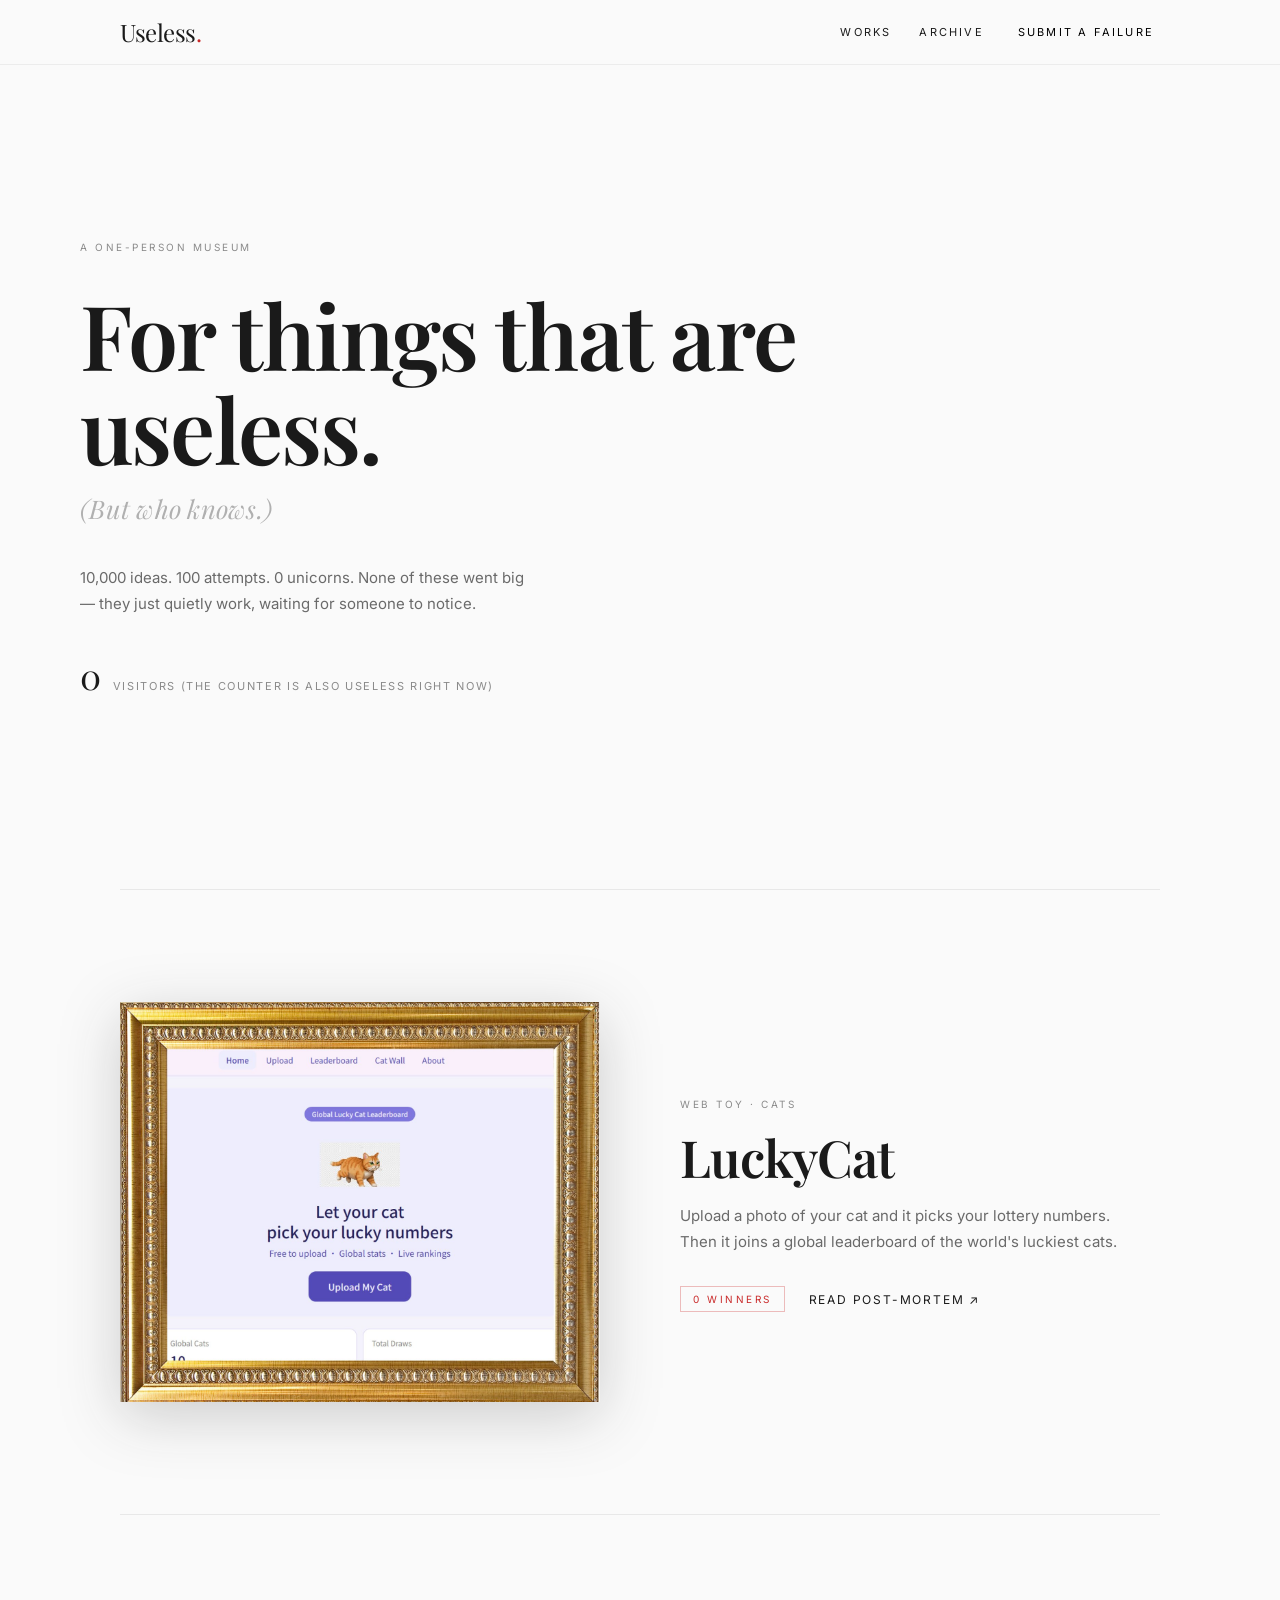
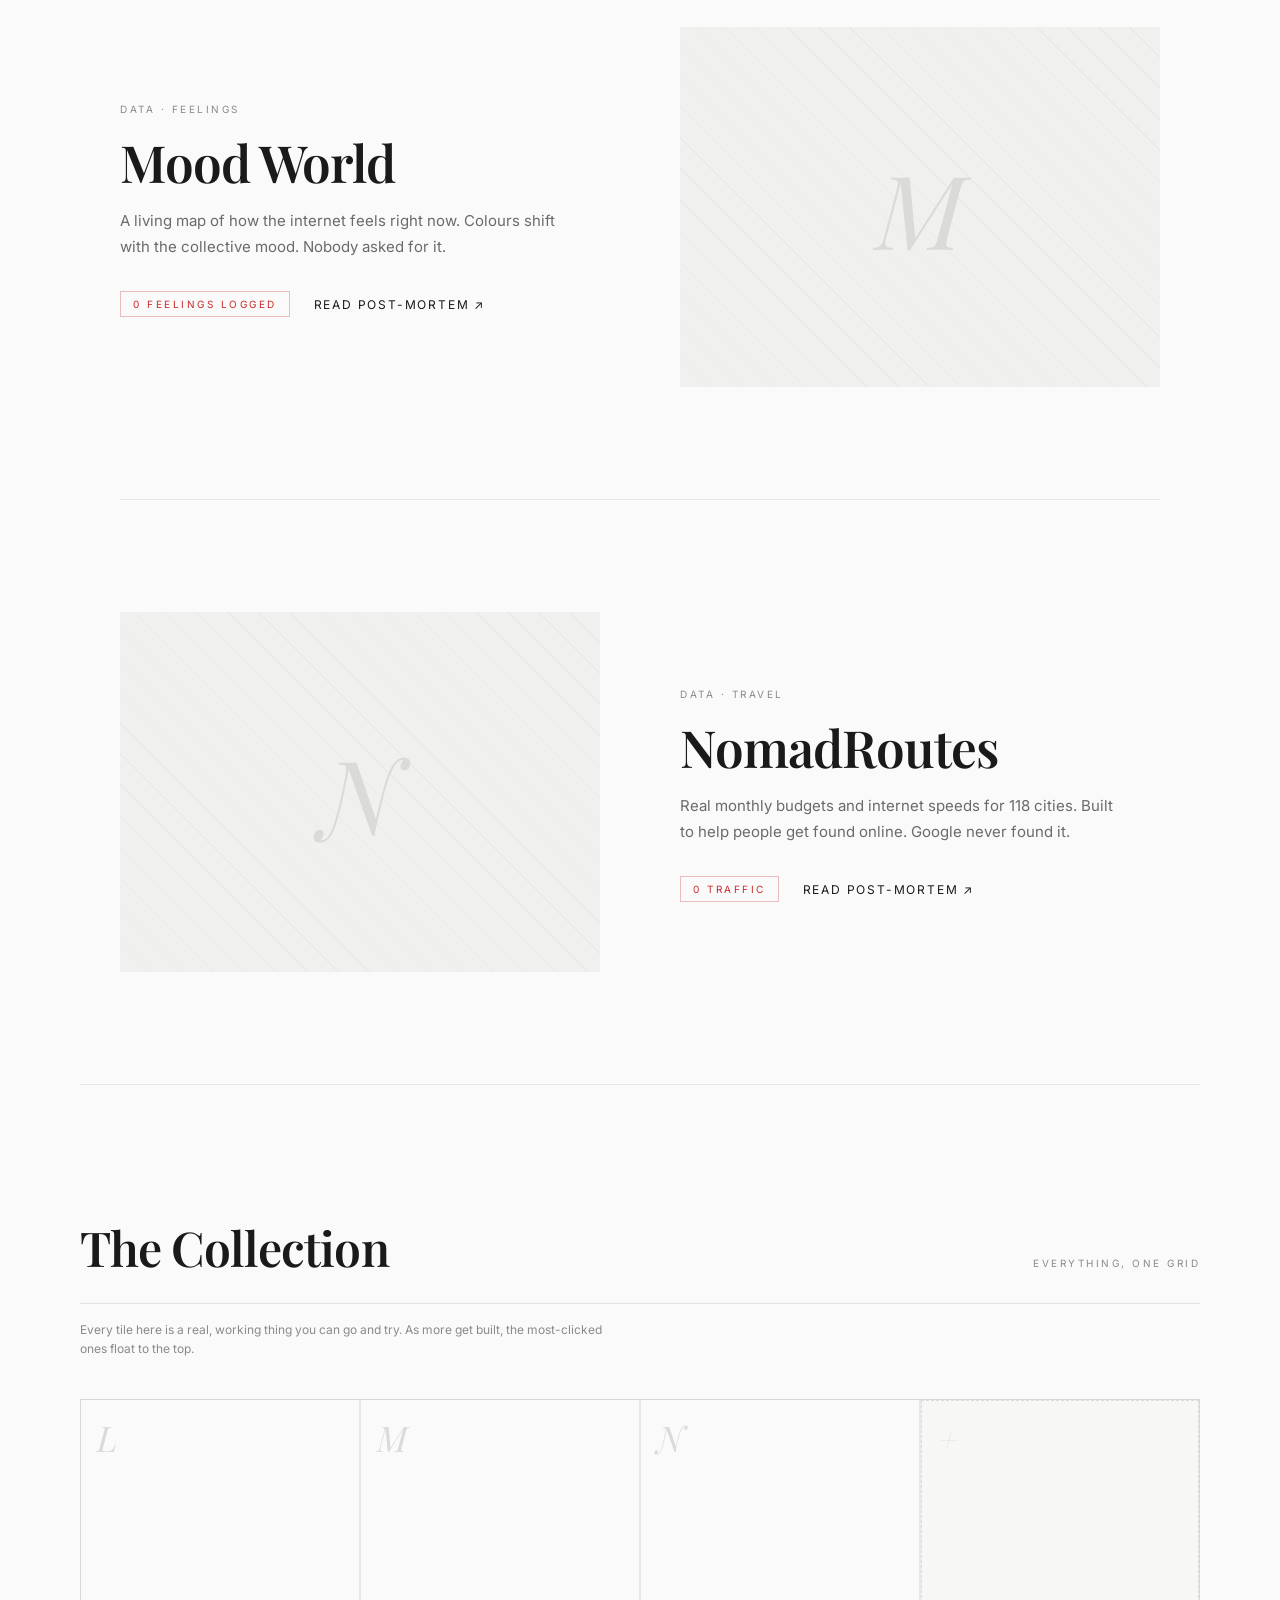
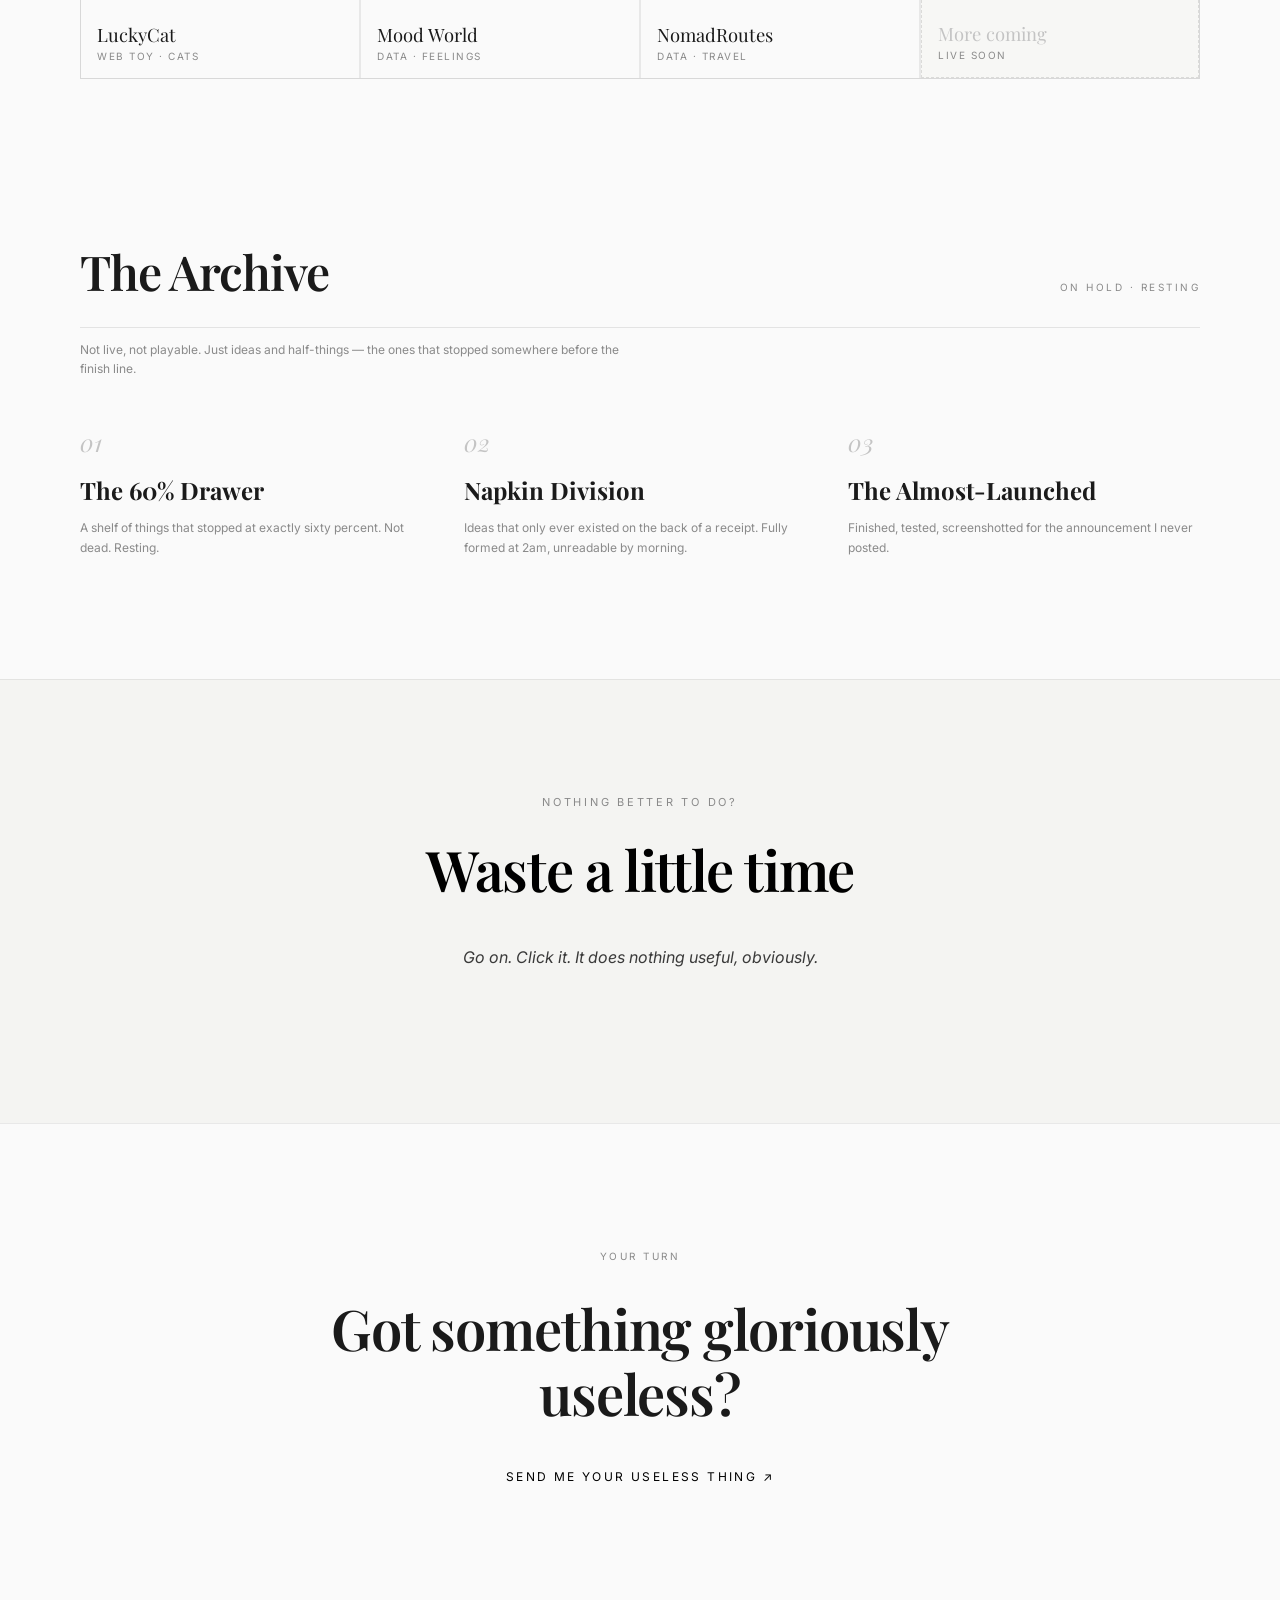
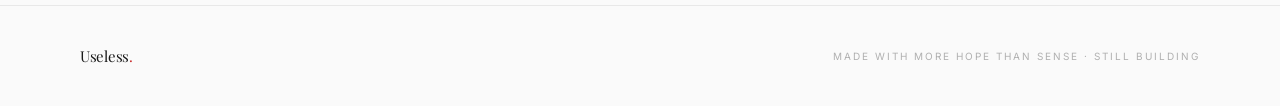
==== commit f6a62ab5: "最新貓貓抽獎機文章上線" ====
--- a/index.html
+++ b/index.html
@@ -5,6 +5,7 @@
 <meta name="viewport" content="width=device-width, initial-scale=1" />
 <title>Useless. — a one-person museum of projects that never got their moment</title>
 <meta name="description" content="A one-person museum for things that are useless. 10,000 ideas. 100 attempts. 0 unicorns. Projects that quietly work, waiting for someone to notice." />
+<meta name="google-site-verification" content="MYq0yzwps03jFdGotB3OZwV_66gnTtj2KEARQ8NL6-0" />
 <link rel="canonical" href="https://useless-museum.pages.dev/" />
 <meta property="og:site_name" content="Useless." />
 <meta property="og:title" content="Useless." />
@@ -17,6 +18,13 @@
 <link rel="preconnect" href="https://fonts.gstatic.com" crossorigin>
 <link href="https://fonts.googleapis.com/css2?family=Playfair+Display:ital,wght@0,400;0,500;0,600;0,700;1,400;1,500&family=Inter:wght@400;500;600&display=swap" rel="stylesheet">
 <link rel="stylesheet" href="styles.css">
+<script async src="https://www.googletagmanager.com/gtag/js?id=G-MBBKFRRSNZ"></script>
+<script>
+  window.dataLayer = window.dataLayer || [];
+  function gtag(){dataLayer.push(arguments);}
+  gtag('js', new Date());
+  gtag('config', 'G-MBBKFRRSNZ');
+</script>
 </head>
 <body>
 <header>
@@ -33,7 +41,8 @@
   <span id="top"></span>
   <section class="hero wrap">
     <span class="tag">A one-person museum</span>
-    <h1>For things that are<br>useless. <span class="grey">(But who knows.)</span></h1>
+    <h1>For things that are<br>useless.</h1>
+    <p class="hero-aside">(But who knows.)</p>
     <p class="sub">10,000 ideas. 100 attempts. 0 unicorns. None of these went big — they just quietly work, waiting for someone to notice.</p>
     <p class="viewcount"><span class="vc-num" id="vc-num">&mdash;</span><span class="vc-label" id="vc-label">visitors have wandered in and left again</span></p>
   </section>
@@ -150,6 +159,9 @@
   </div>
 </div>
 <div class="toast" id="toast"></div>
+<button class="totop" id="totop" aria-label="Back to top">
+  <svg viewBox="0 0 24 24" fill="none" stroke="currentColor" stroke-width="2" stroke-linecap="round" stroke-linejoin="round"><path d="M12 19V5"/><path d="M5 12l7-7 7 7"/></svg>
+</button>
 <script>
 
 var modal=document.getElementById('modal');
@@ -160,6 +172,12 @@
 modal.addEventListener('click',function(e){ if(e.target.id==='modal') modal.classList.remove('open'); });
 var toastTimer;
 function toast(m){var el=document.getElementById('toast');el.textContent=m;el.classList.add('show');clearTimeout(toastTimer);toastTimer=setTimeout(function(){el.classList.remove('show');},2600);}
+/* back to top */
+var totop=document.getElementById('totop');
+if(totop){
+  window.addEventListener('scroll',function(){ if(window.scrollY>400) totop.classList.add('show'); else totop.classList.remove('show'); });
+  totop.addEventListener('click',function(){ window.scrollTo({top:0, behavior:'smooth'}); });
+}
 
 /* waste-time easter egg */
 var W_OPENERS=["You wasted","You just spent","You gave away","You donated","You sacrificed","You threw away","You invested","You burned","You surrendered","You misplaced"];
--- a/styles.css
+++ b/styles.css
@@ -28,6 +28,7 @@
 @media(min-width:768px){ .hero{padding:170px 0 190px;} }
 .hero h1{font-family:'Playfair Display',serif; font-weight:600; margin:32px 0 0; line-height:1.05; letter-spacing:-0.02em; font-size:clamp(2.6rem,7vw,6rem);}
 .hero .grey{color:#B0B0B0; font-style:italic;}
+.hero-aside{font-family:'Playfair Display',serif; font-style:italic; color:#B0B0B0; margin:16px 0 0; font-size:clamp(1.1rem,2vw,1.6rem); letter-spacing:0.01em;}
 .hero p.sub{margin:40px 0 0; max-width:34rem; color:#6A6A6A; font-size:15px; line-height:1.7;}
 @media(min-width:768px){ .hero p.sub{max-width:28rem;} }
 .viewcount{margin:36px 0 0; display:flex; align-items:baseline; gap:12px; flex-wrap:wrap;}
@@ -200,6 +201,9 @@
 .art-body strong{font-weight:600; color:var(--ink);}
 .art-body .aside{font-style:italic; color:#6A6A6A; font-size:1rem;}
 .art-divider{text-align:center; color:#C4C4C4; letter-spacing:0.5em; margin:48px 0;}
+.art-fig{margin:40px 0; text-align:center;}
+.art-fig img{display:block; width:100%; height:auto; border:1px solid rgba(26,26,26,0.14); padding:6px; background:#fff;}
+.art-fig figcaption{margin-top:12px; font-size:12px; line-height:1.6; color:var(--muted); font-style:italic; letter-spacing:0.01em;}
 .art-foot{margin-top:64px; padding-top:48px; border-top:1px solid var(--line);}
 .art-nextnote{font-size:1rem; line-height:1.7; color:#4A4A4A; margin:0 0 40px;}
 .art-nextnote strong{color:var(--ink);}
@@ -209,6 +213,8 @@
 .art-cta:hover{color:var(--red);}
 .art-cta.primary{color:var(--ink); border:1px solid var(--ink); padding:14px 22px; transition:background .2s,color .2s;}
 .art-cta.primary:hover{background:var(--ink); color:var(--paper);}
+.art-cta.alt{display:flex; flex-direction:column; gap:4px; text-align:right; max-width:320px;}
+.art-cta-sub{font-family:'Playfair Display',serif; font-size:15px; letter-spacing:0; text-transform:none; line-height:1.25; color:inherit; opacity:.9;}
 
 /* MODAL */
 .modal-bg{position:fixed; inset:0; z-index:60; display:none; align-items:center; justify-content:center; padding:24px; background:rgba(26,26,26,0.4); backdrop-filter:blur(4px);}
@@ -221,6 +227,17 @@
 .modal-send{font-size:12px; letter-spacing:0.15em; text-transform:uppercase; display:inline-flex; align-items:center; gap:8px; padding:14px 24px; color:var(--paper); background:var(--ink); transition:background .2s;}
 .modal-send:hover{background:var(--red);}
 
+/* BACK TO TOP */
+.totop{position:fixed; right:24px; bottom:24px; z-index:65; width:46px; height:46px;
+  display:flex; align-items:center; justify-content:center;
+  background:var(--ink); color:var(--paper); border:1px solid var(--ink);
+  opacity:0; pointer-events:none; transform:translateY(12px);
+  transition:opacity .3s, transform .3s, background .2s;}
+.totop.show{opacity:1; pointer-events:auto; transform:translateY(0);}
+.totop:hover{background:var(--red); border-color:var(--red);}
+.totop svg{width:18px; height:18px;}
+@media(min-width:768px){ .totop{right:36px; bottom:36px;} }
+
 /* TOAST */
 .toast{position:fixed; bottom:32px; left:50%; transform:translateX(-50%) translateY(20px); z-index:70; padding:14px 24px; background:var(--ink); color:var(--paper); font-size:12px; letter-spacing:0.02em; opacity:0; pointer-events:none; transition:opacity .3s,transform .3s;}
 .toast.show{opacity:1; transform:translateX(-50%) translateY(0);}
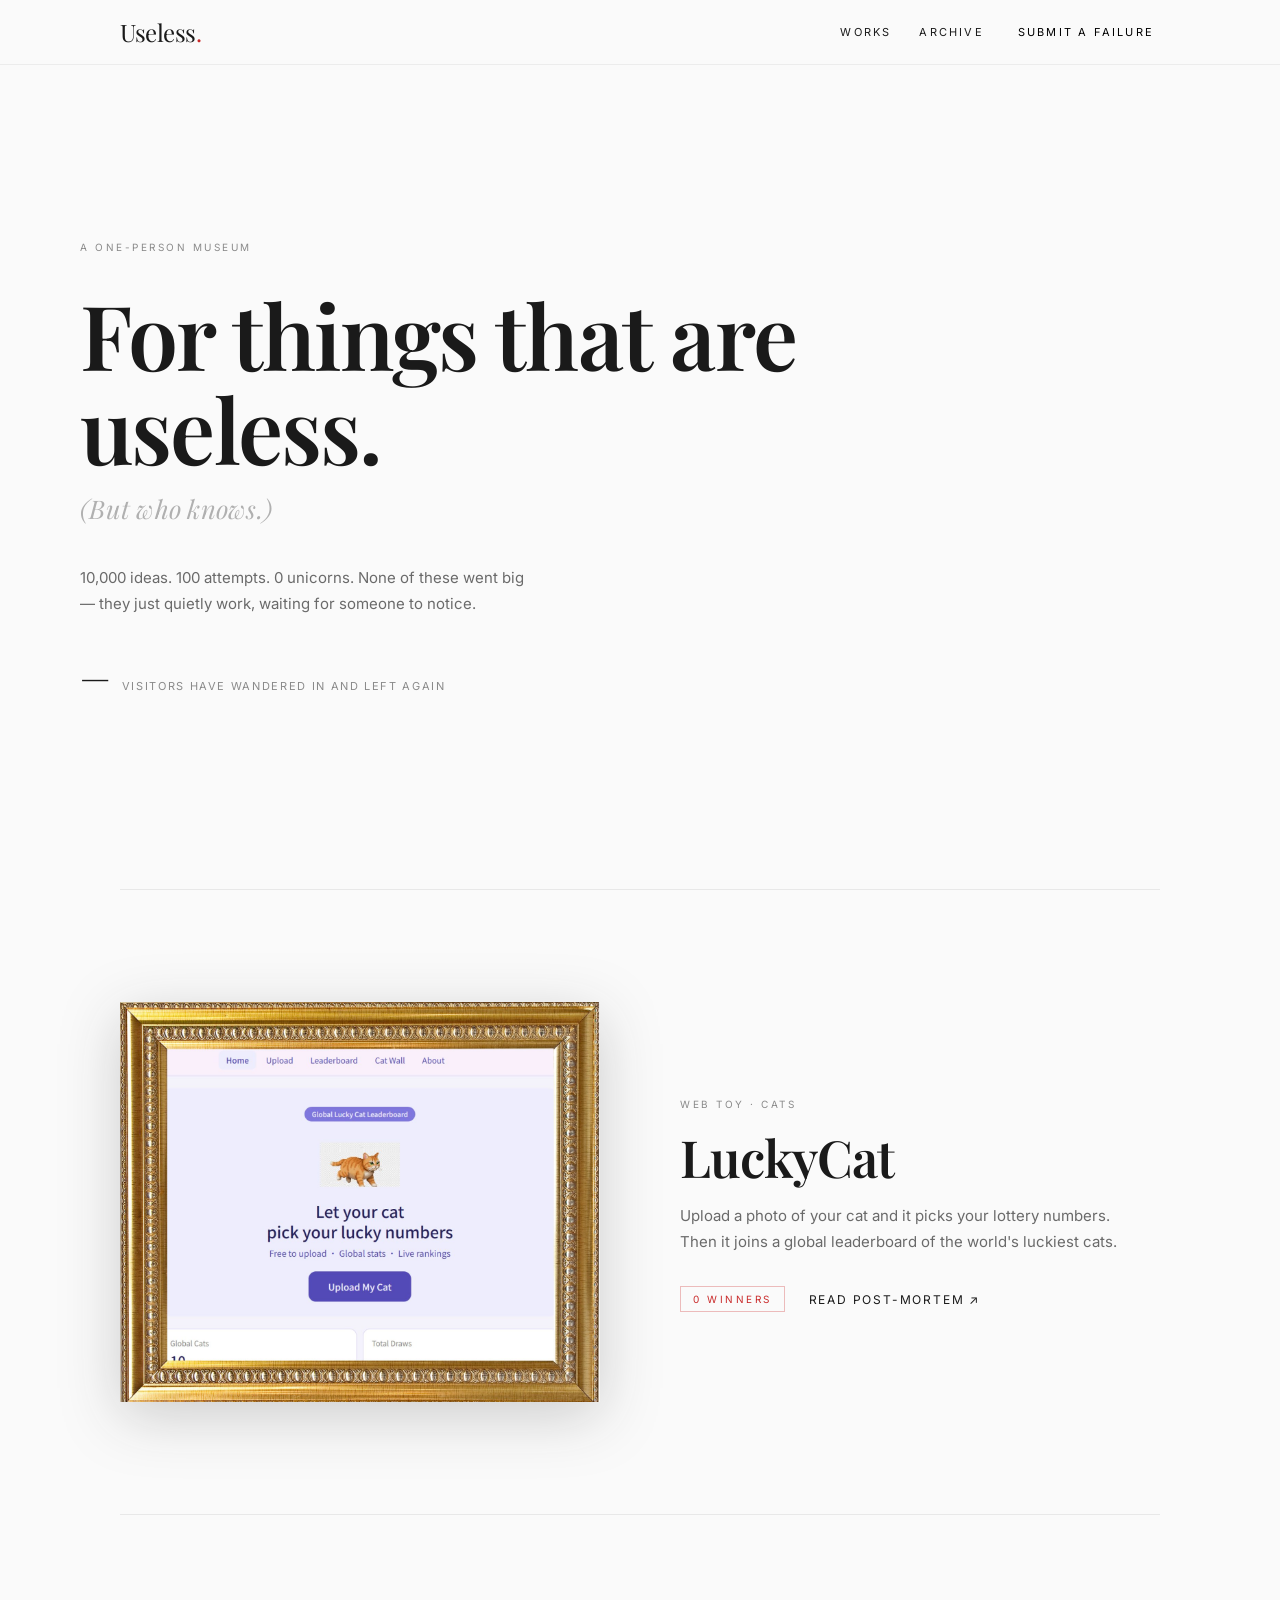
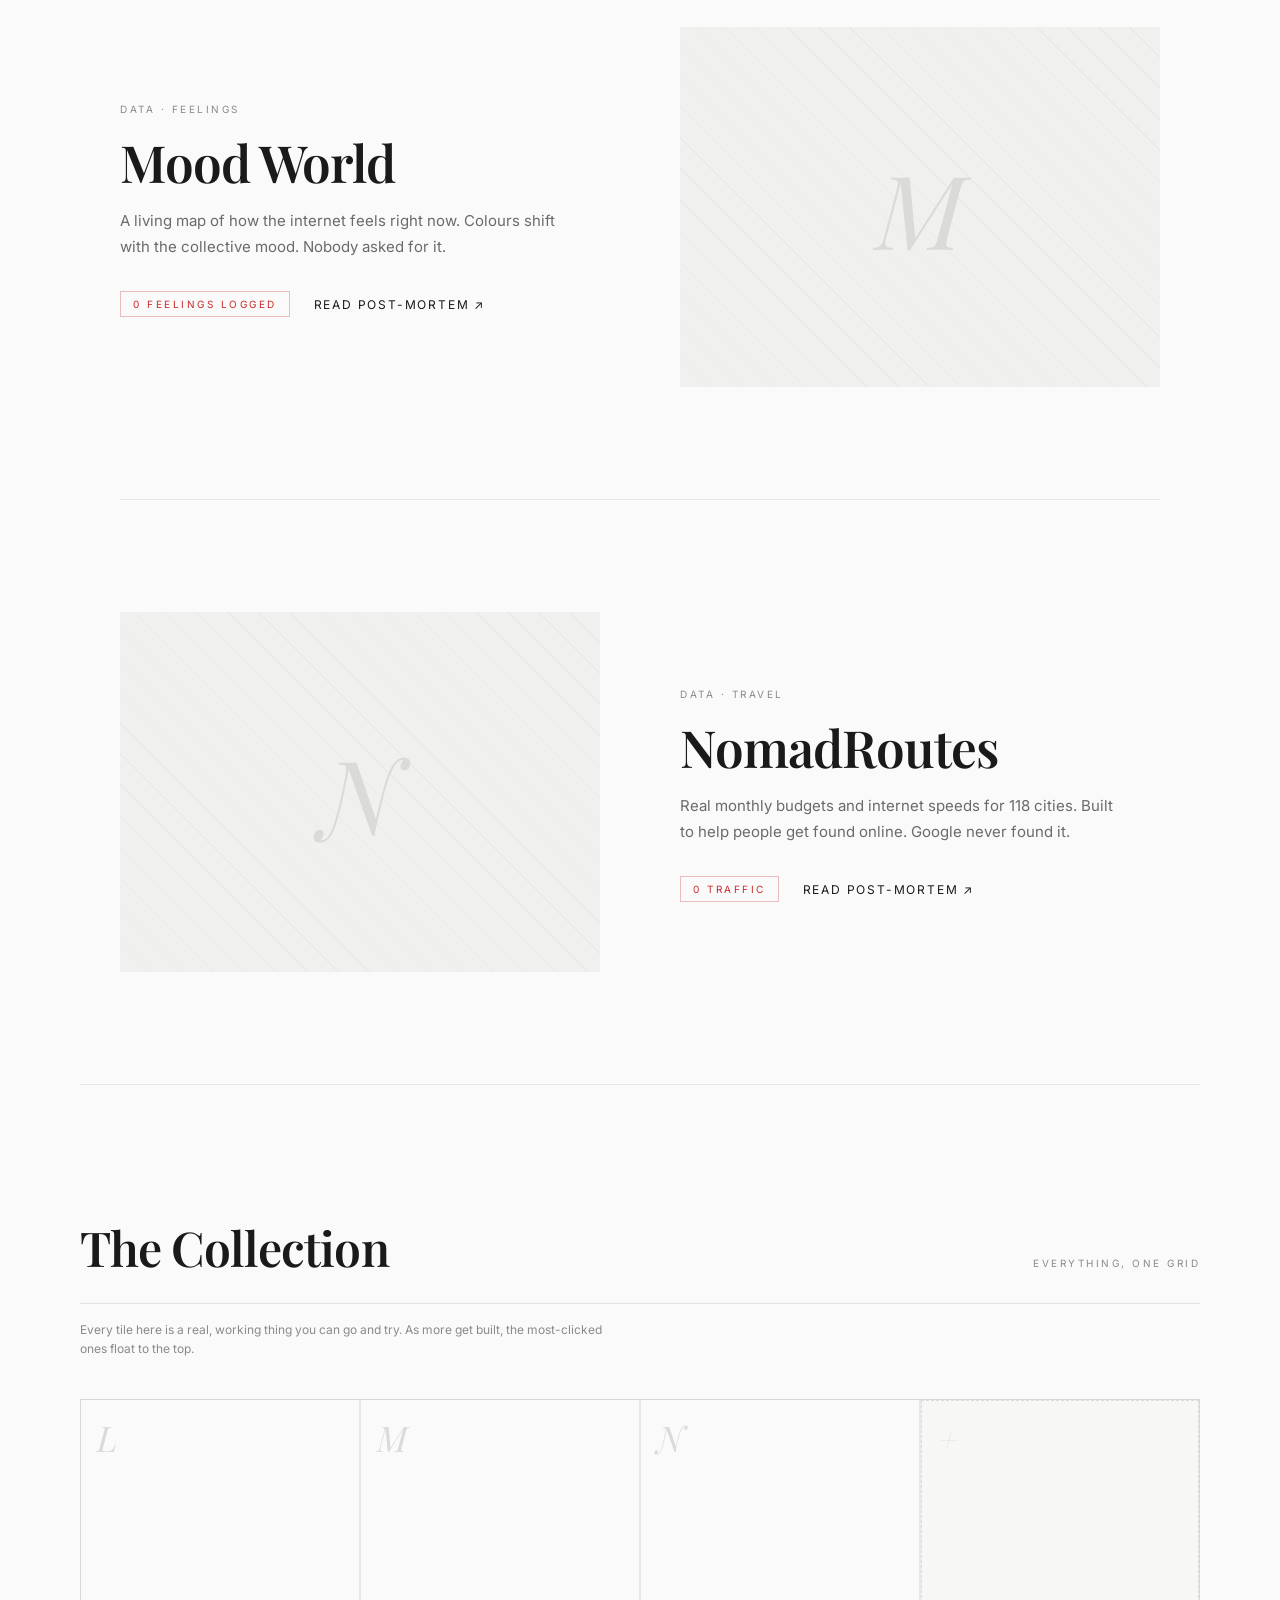
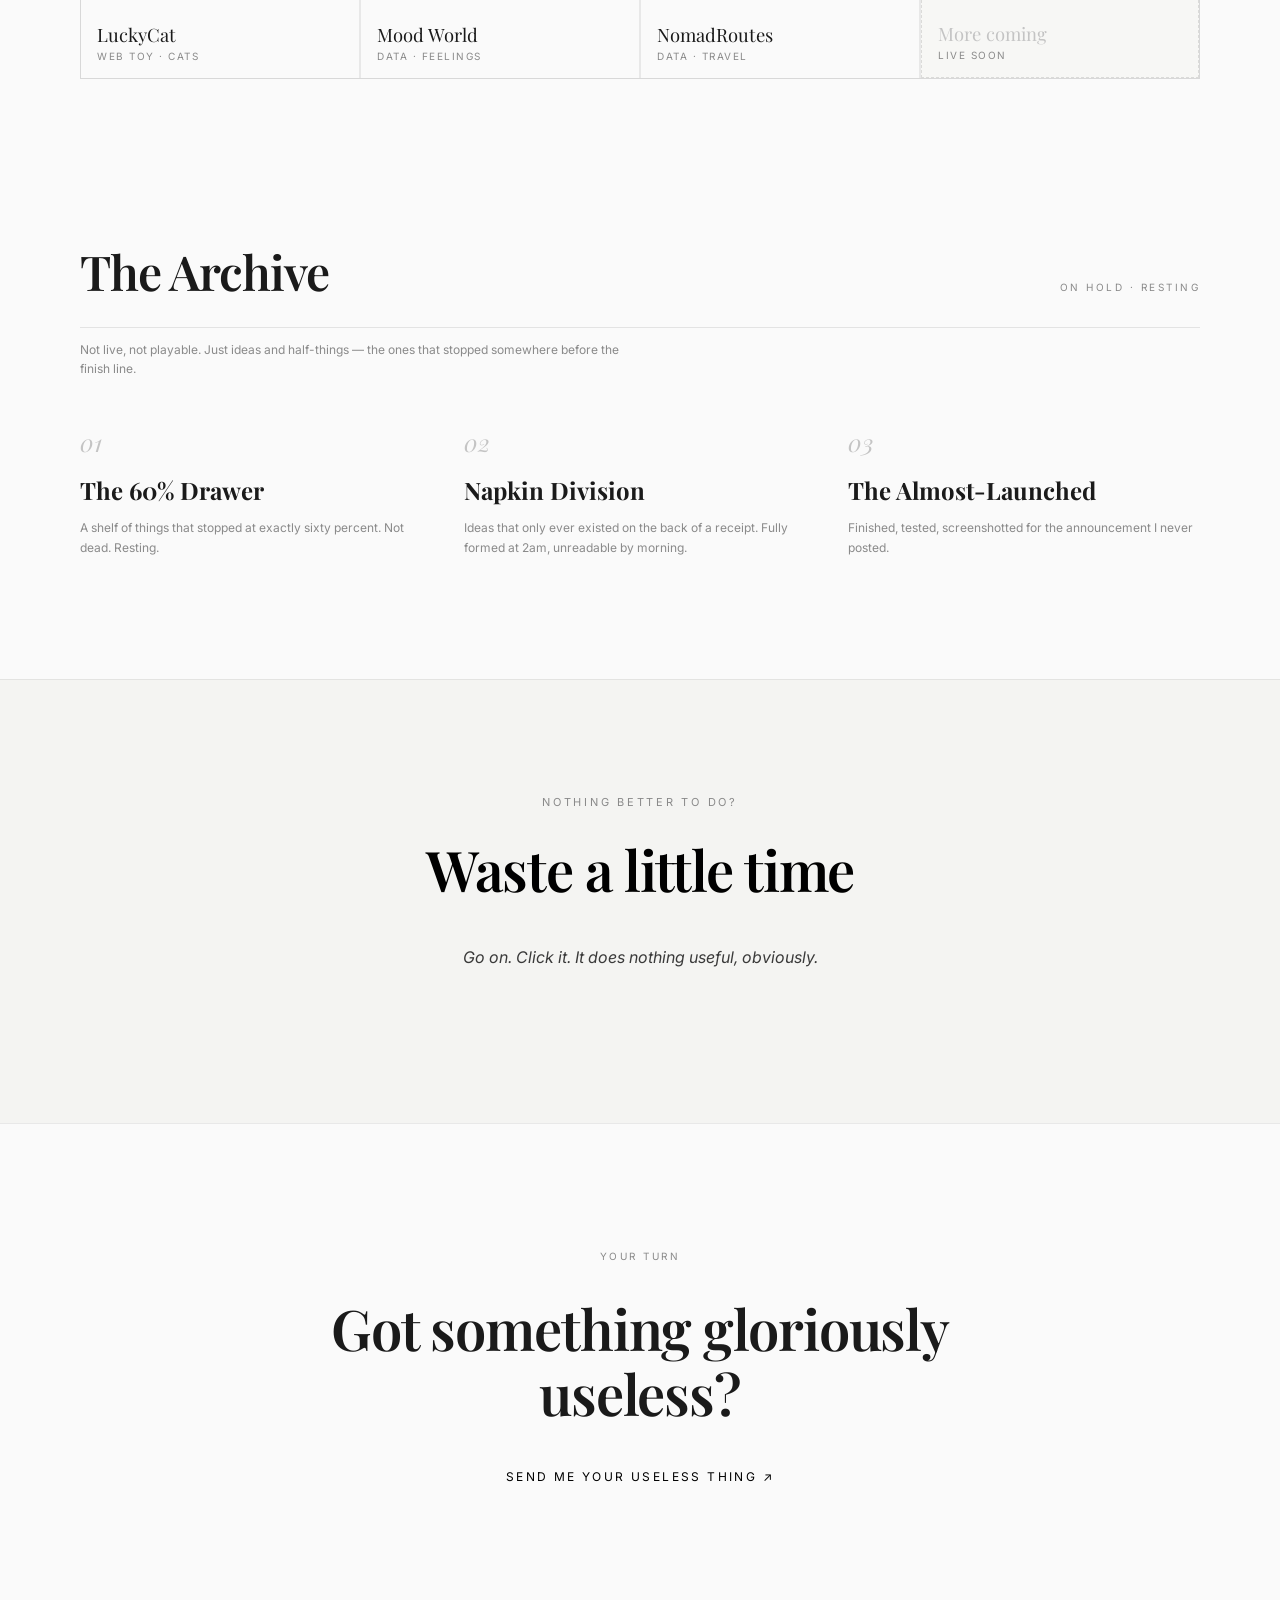
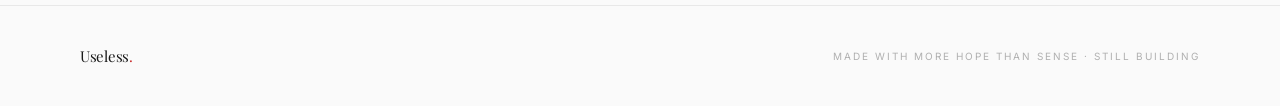
==== commit 6595c24f: "增加貓貓抽獎機文章內容" ====
--- a/index.html
+++ b/index.html
@@ -194,10 +194,25 @@
 /* real visitor counter */
 var COUNTER_BASE="https://api.counterapi.dev/v1/useless-museum/homepage";
 function animateCount(el,target){var dur=900,start=performance.now();function tick(now){var t=Math.min((now-start)/dur,1);var e=1-Math.pow(1-t,3);el.textContent=Math.round(target*e).toLocaleString();if(t<1)requestAnimationFrame(tick);else el.textContent=target.toLocaleString();}requestAnimationFrame(tick);}
-(function(){var numEl=document.getElementById('vc-num');var counted=sessionStorage.getItem('uselessCounted');
-  fetch(COUNTER_BASE+(counted?'':'/up')).then(function(r){return r.ok?r.json():Promise.reject();}).then(function(d){
-    if(!d||typeof d.count!=='number')throw 0; if(!counted)sessionStorage.setItem('uselessCounted','1'); animateCount(numEl,d.count);
-  }).catch(function(){numEl.textContent='0';document.getElementById('vc-label').textContent='visitors (the counter is also useless right now)';});
+(function(){
+  var numEl=document.getElementById('vc-num');
+  var labelEl=document.getElementById('vc-label');
+  var counted=sessionStorage.getItem('uselessCounted');
+  var attempt=0;
+  function hit(){
+    attempt++;
+    // first attempt increments (/up) unless already counted this session; retries are read-only
+    var url = COUNTER_BASE + ((!counted && attempt===1) ? '/up' : '');
+    fetch(url).then(function(r){return r.ok?r.json():Promise.reject();}).then(function(d){
+      if(!d||typeof d.count!=='number') throw 0;
+      if(!counted) sessionStorage.setItem('uselessCounted','1');
+      animateCount(numEl,d.count);
+    }).catch(function(){
+      if(attempt<3){ setTimeout(hit, 1200); }   // retry a couple of times before giving up
+      else { numEl.textContent='—'; labelEl.textContent='visitors, give or take (the counter naps sometimes)'; }
+    });
+  }
+  hit();
 })();
 /* scroll reveal */
 var io=new IntersectionObserver(function(es){es.forEach(function(en){if(en.isIntersecting){en.target.classList.add('in');io.unobserve(en.target);}});},{rootMargin:'-60px'});
--- a/styles.css
+++ b/styles.css
@@ -194,6 +194,10 @@
 .art-title{font-family:'Playfair Display',serif; font-weight:700; font-size:clamp(2rem,5vw,3.3rem); line-height:1.1; letter-spacing:-0.02em; margin:16px 0 24px;}
 .art-standfirst{font-size:1.15rem; line-height:1.6; color:#4A4A4A; margin:0 0 28px;}
 .art-byline{font-size:12px; letter-spacing:0.05em; color:var(--muted); padding-bottom:40px; border-bottom:1px solid var(--line); margin:0 0 48px;}
+.art-tldr{border-left:3px solid var(--ink); background:#F4F4F2; padding:20px 24px; margin:0 0 44px;}
+.art-tldr-label{display:block; font-size:10px; letter-spacing:0.22em; text-transform:uppercase; color:var(--muted); margin-bottom:8px;}
+.art-tldr p{margin:0; font-size:1rem; line-height:1.7; color:#2E2E2E;}
+.art-tldr strong{color:var(--ink);}
 .art-body p{font-size:1.06rem; line-height:1.85; color:#2E2E2E; margin:0 0 28px;}
 .art-body h2{font-family:'Playfair Display',serif; font-weight:600; font-size:clamp(1.4rem,3vw,1.9rem); letter-spacing:-0.01em; margin:56px 0 20px; line-height:1.2;}
 .art-body h2 .hn{color:var(--red); font-style:italic; margin-right:14px; font-size:.85em;}
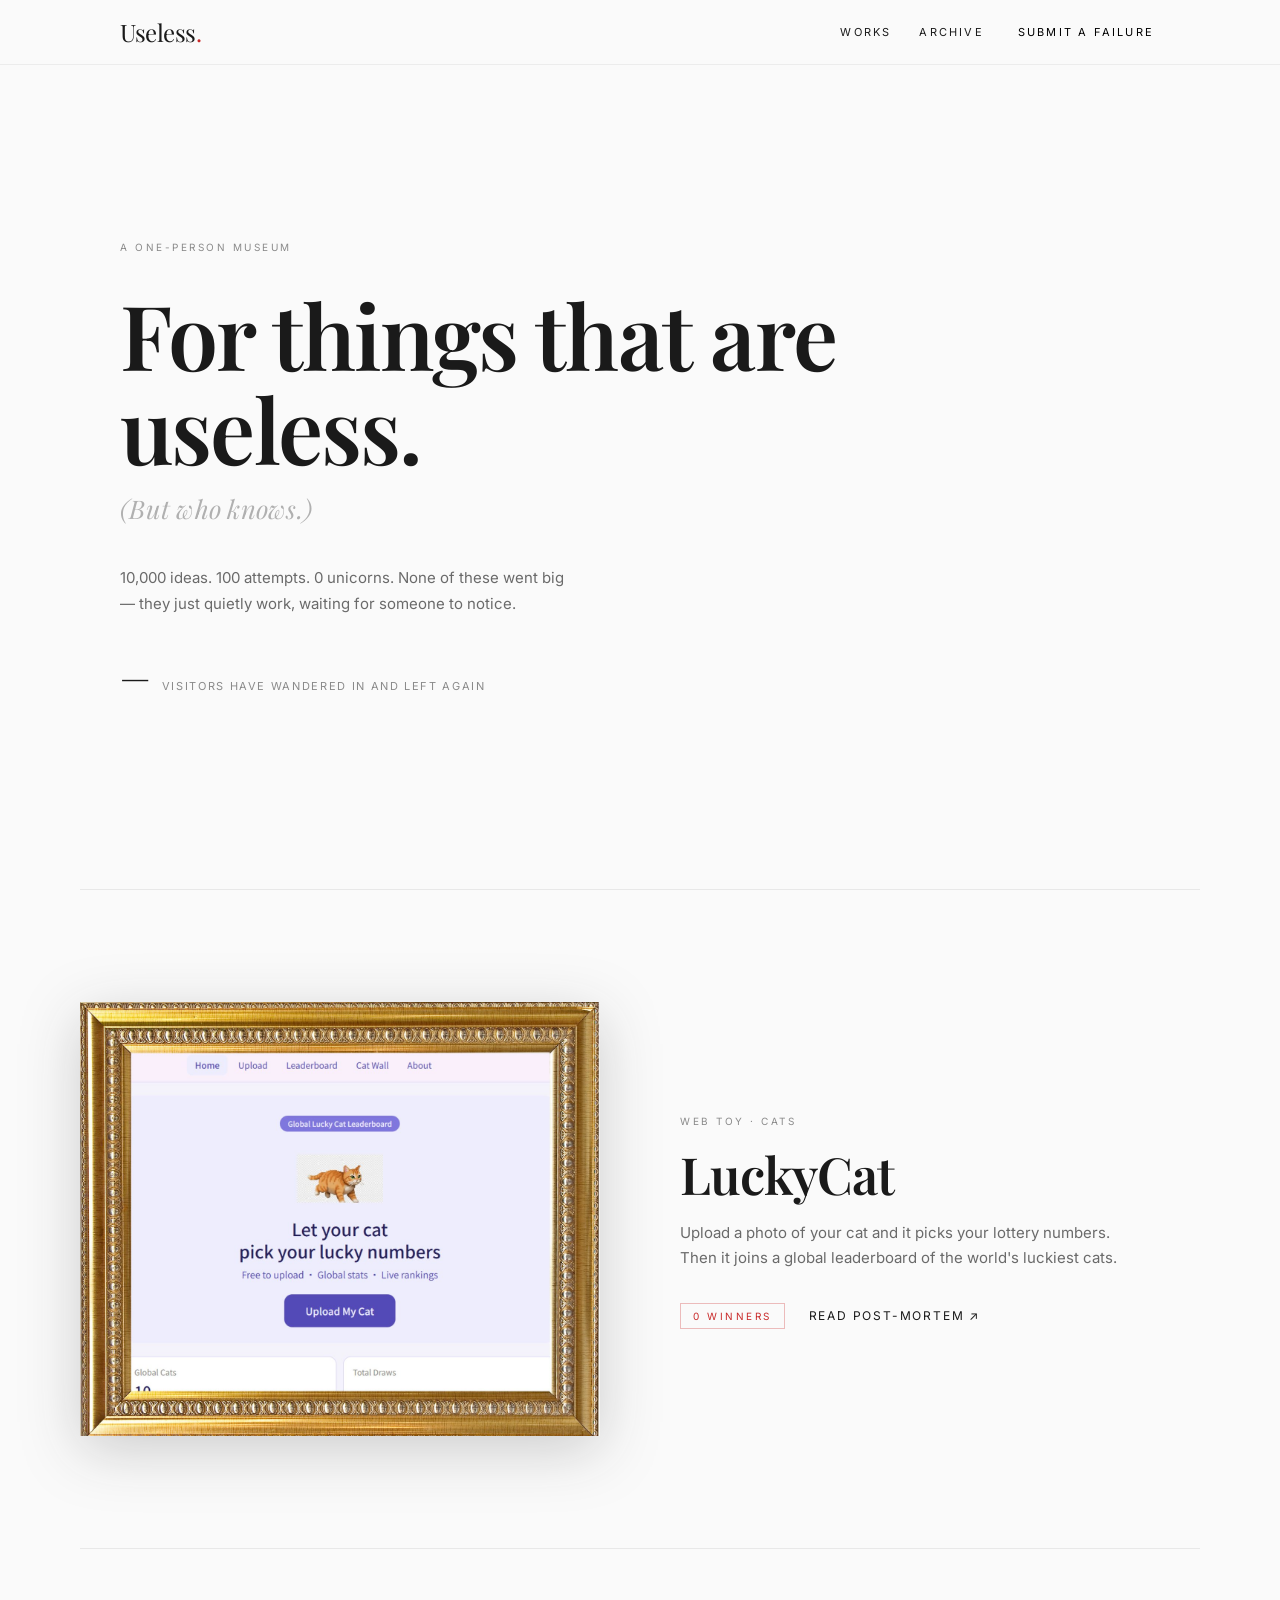
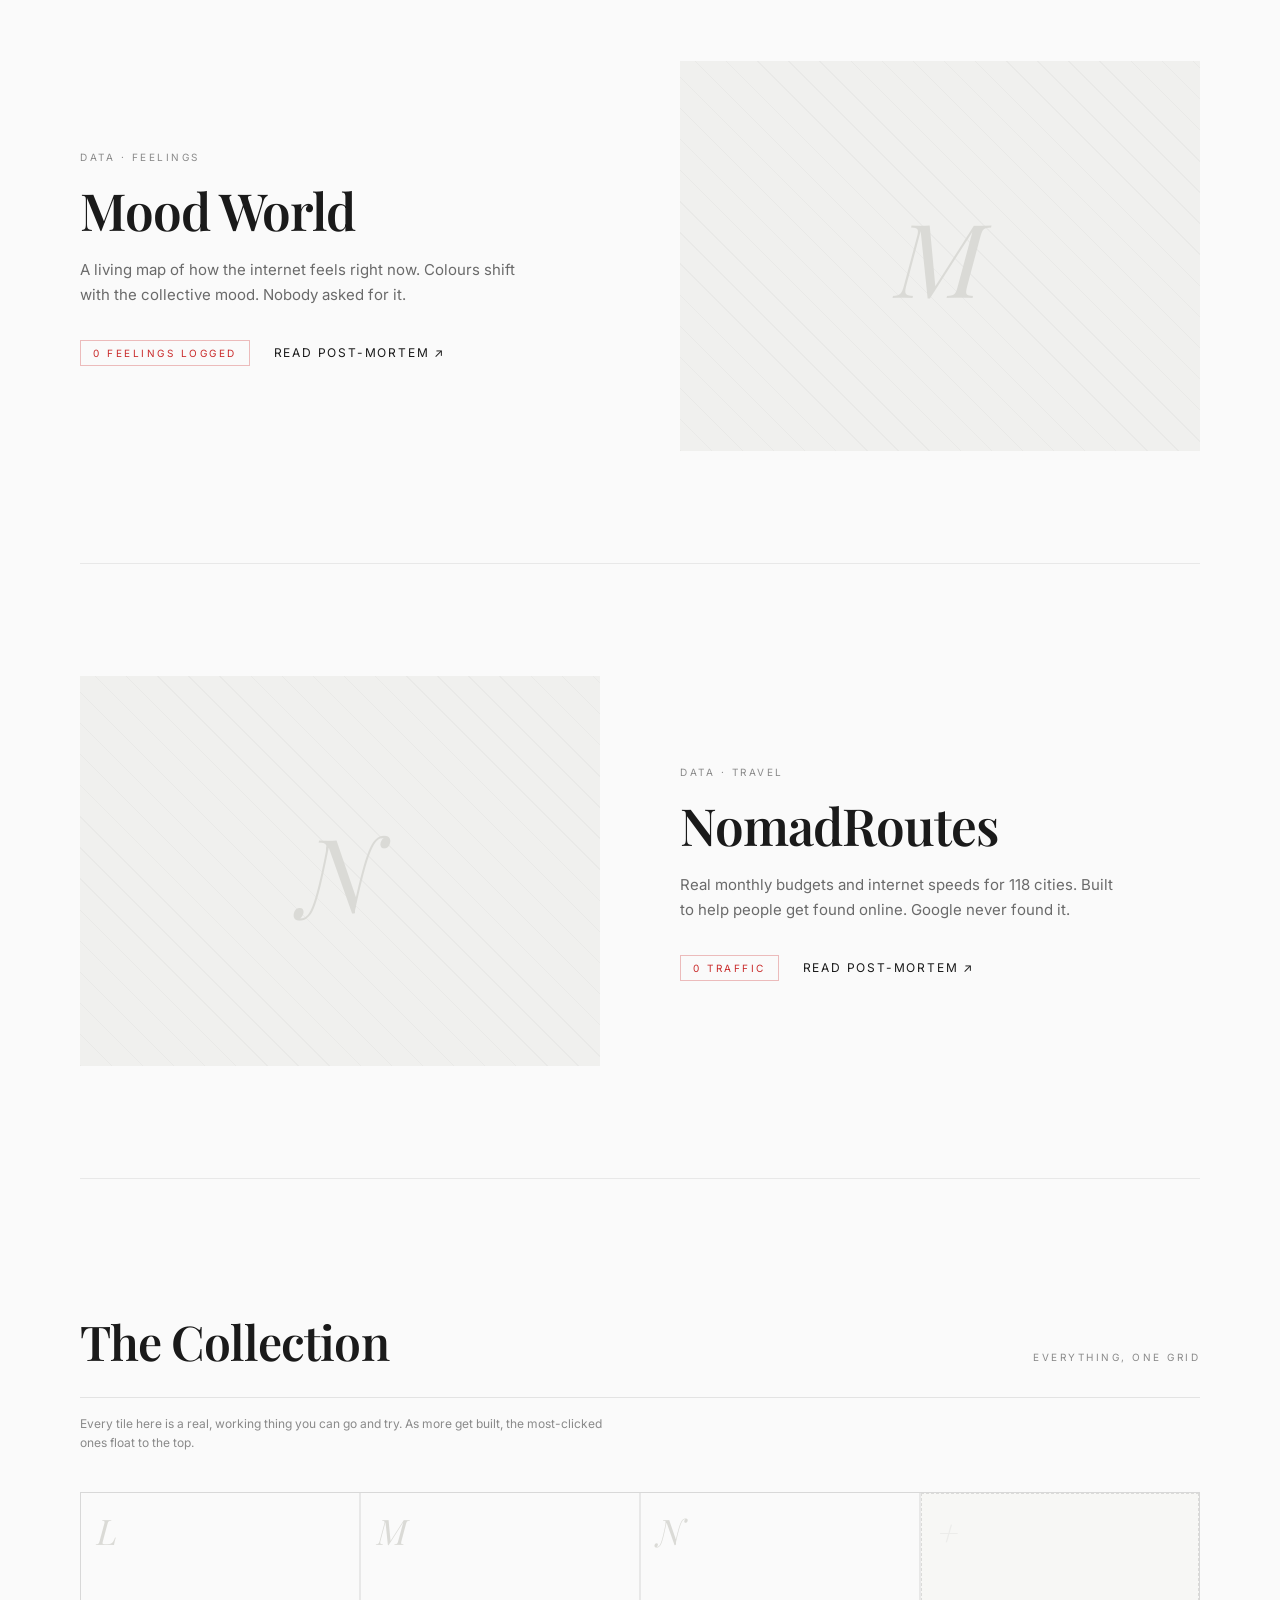
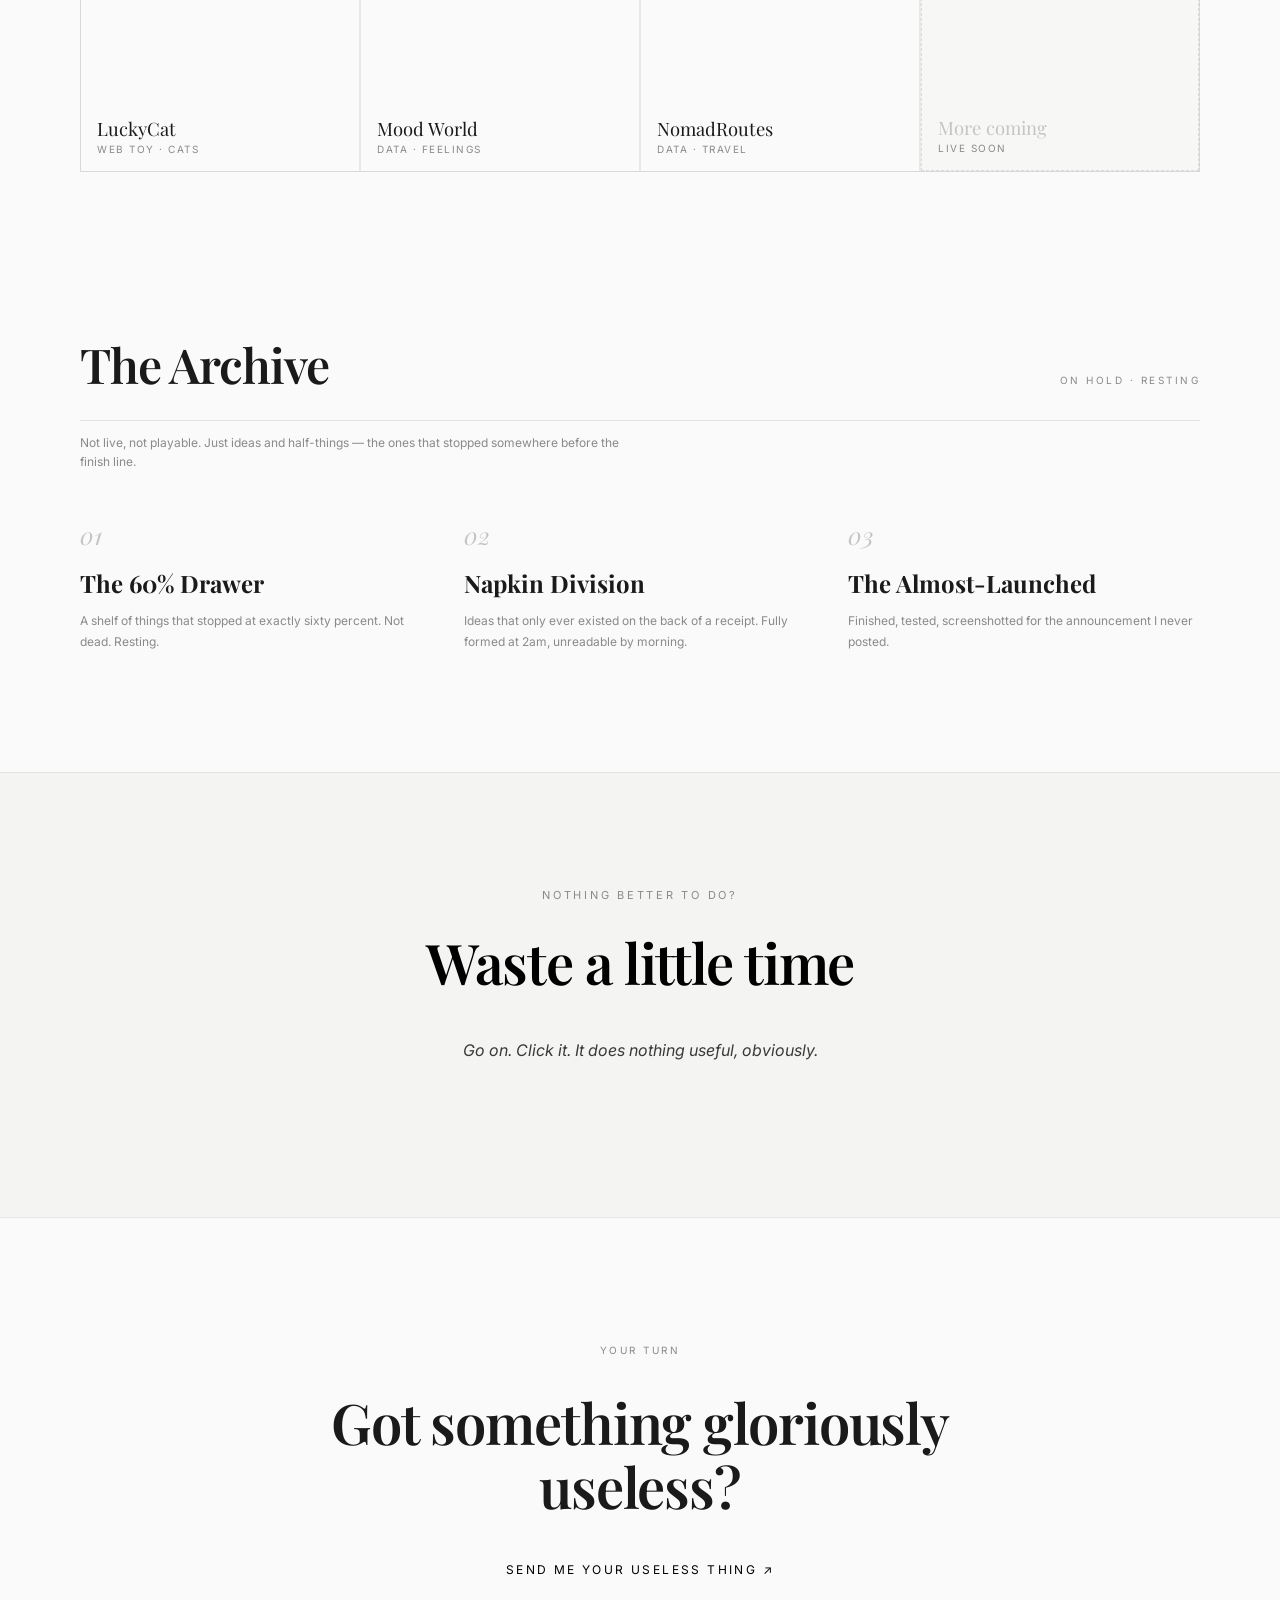
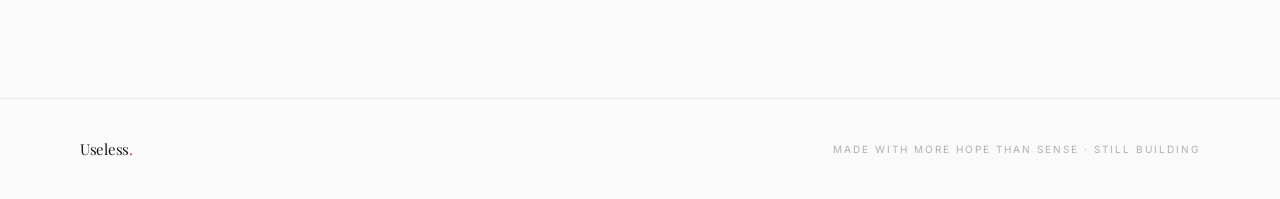
==== commit fc0a2db5: "邊界修正" ====
--- a/index.html
+++ b/index.html
@@ -47,7 +47,7 @@
     <p class="viewcount"><span class="vc-num" id="vc-num">&mdash;</span><span class="vc-label" id="vc-label">visitors have wandered in and left again</span></p>
   </section>
 
-  <section class="wrap"><div class="feat fade"><div class="featgrid"><a class="framed" href="luckycat.html" title="LuckyCat — read the post-mortem">
+  <section class="wrap feat-wrap"><div class="feat fade"><div class="featgrid"><a class="framed" href="luckycat.html" title="LuckyCat — read the post-mortem">
            <img src="assets/luckycat-framed.jpg" alt="LuckyCat — a working web toy, framed and on display" loading="lazy" />
            <div class="hint"><span>Enter the exhibit ↗</span></div>
          </a><div>
--- a/styles.css
+++ b/styles.css
@@ -24,8 +24,8 @@
 @media(max-width:600px){ .navlinks{gap:16px;} .navlink.hideS{display:none;} }
 
 /* HERO */
-.hero{padding:120px 0 130px;}
-@media(min-width:768px){ .hero{padding:170px 0 190px;} }
+.hero{padding-top:120px; padding-bottom:130px;}
+@media(min-width:768px){ .hero{padding-top:170px; padding-bottom:190px;} }
 .hero h1{font-family:'Playfair Display',serif; font-weight:600; margin:32px 0 0; line-height:1.05; letter-spacing:-0.02em; font-size:clamp(2.6rem,7vw,6rem);}
 .hero .grey{color:#B0B0B0; font-style:italic;}
 .hero-aside{font-family:'Playfair Display',serif; font-style:italic; color:#B0B0B0; margin:16px 0 0; font-size:clamp(1.1rem,2vw,1.6rem); letter-spacing:0.01em;}
@@ -36,11 +36,12 @@
 .vc-label{font-size:11px; letter-spacing:0.15em; text-transform:uppercase; color:var(--muted);}
 
 /* FEATURE BLOCKS */
+.feat-wrap{padding-left:0; padding-right:0;}
 .feat{padding:64px 0; border-top:1px solid var(--line);}
 @media(min-width:768px){ .feat{padding:112px 0;} }
 .featgrid{display:grid; gap:40px; align-items:center;}
 @media(min-width:768px){
-  .featgrid{grid-template-columns:1fr 1fr; gap:80px;}
+  .featgrid{grid-template-columns:minmax(0,1fr) minmax(0,1fr); gap:80px;}
   /* reversed rows swap columns on desktop only; mobile stays image-first */
   .featgrid.rev > :first-child{order:2;}
   .featgrid.rev > :last-child{order:1;}
@@ -69,9 +70,9 @@
 .works-head{display:flex; align-items:baseline; justify-content:space-between; border-bottom:1px solid rgba(26,26,26,0.1); padding-bottom:24px; margin-bottom:16px;}
 .works-head h2{font-family:'Playfair Display',serif; font-weight:600; font-size:clamp(1.8rem,4vw,3rem); letter-spacing:-0.02em; margin:0;}
 .works-note{font-size:12px; color:var(--muted); line-height:1.6; margin:0 0 40px; max-width:34rem;}
-.grid{display:grid; grid-template-columns:repeat(2,1fr); gap:2px; background:rgba(26,26,26,0.08); border:1px solid rgba(26,26,26,0.08);}
-@media(min-width:640px){ .grid{grid-template-columns:repeat(3,1fr);} }
-@media(min-width:900px){ .grid{grid-template-columns:repeat(4,1fr);} }
+.grid{display:grid; grid-template-columns:repeat(2,minmax(0,1fr)); gap:2px; background:rgba(26,26,26,0.08); border:1px solid rgba(26,26,26,0.08);}
+@media(min-width:640px){ .grid{grid-template-columns:repeat(3,minmax(0,1fr));} }
+@media(min-width:900px){ .grid{grid-template-columns:repeat(4,minmax(0,1fr));} }
 .cell{background:var(--paper); aspect-ratio:1/1; position:relative; display:flex; flex-direction:column; justify-content:flex-end; padding:16px; transition:background .25s,color .25s; overflow:hidden;}
 .cell.live{cursor:pointer;}
 .cell.live:hover{background:var(--ink); color:var(--paper);}
@@ -91,8 +92,8 @@
 .archive-head{display:flex; align-items:baseline; justify-content:space-between; border-bottom:1px solid rgba(26,26,26,0.1); padding-bottom:24px; margin-bottom:12px;}
 .archive-head h2{font-family:'Playfair Display',serif; font-weight:600; font-size:clamp(1.8rem,4vw,3rem); letter-spacing:-0.02em; margin:0;}
 .archive-note{font-size:12px; color:var(--muted); line-height:1.6; margin:0 0 48px; max-width:34rem;}
-.drawers{display:grid; grid-template-columns:1fr; gap:48px;}
-@media(min-width:768px){ .drawers{grid-template-columns:repeat(3,1fr); gap:32px;} }
+.drawers{display:grid; grid-template-columns:minmax(0,1fr); gap:48px;}
+@media(min-width:768px){ .drawers{grid-template-columns:repeat(3,minmax(0,1fr)); gap:32px;} }
 .drawer .n{font-family:'Playfair Display',serif; font-style:italic; font-size:1.5rem; color:#C4C4C4;}
 .drawer h3{font-family:'Playfair Display',serif; font-size:clamp(1.25rem,2.5vw,1.5rem); margin:16px 0 12px;}
 .drawer p{font-size:12px; line-height:1.7; color:var(--muted); margin:0;}
@@ -127,8 +128,8 @@
 .tryapp:hover{background:var(--red); border-color:var(--red);}
 .ex-body{max-width:1120px; margin:0 auto; padding:0 24px 96px;}
 @media(min-width:768px){ .ex-body{padding:0 40px 96px;} }
-.ex-grid{display:grid; grid-template-columns:1fr; gap:48px;}
-@media(min-width:768px){ .ex-grid{grid-template-columns:220px 1fr; gap:80px;} }
+.ex-grid{display:grid; grid-template-columns:minmax(0,1fr); gap:48px;}
+@media(min-width:768px){ .ex-grid{grid-template-columns:220px minmax(0,1fr); gap:80px;} }
 .side{align-self:start;}
 @media(min-width:768px){ .side{position:sticky; top:96px;} }
 .stacklist{list-style:none; margin:24px 0 0; padding:0;}
@@ -175,13 +176,13 @@
 
 /* prev/next exhibit */
 .nextnav{border-top:1px solid var(--line);}
-.nextnav-inner{max-width:1120px; margin:0 auto; padding:80px 24px; display:grid; grid-template-columns:1fr 1fr; gap:2px;}
+.nextnav-inner{max-width:1120px; margin:0 auto; padding:80px 24px; display:grid; grid-template-columns:minmax(0,1fr) minmax(0,1fr); gap:2px;}
 @media(min-width:768px){ .nextnav-inner{padding:110px 40px;} }
 .nnav{padding:24px; transition:color .2s; display:block;}
 .nnav .dir{font-size:11px; letter-spacing:0.25em; text-transform:uppercase; color:var(--muted); display:flex; align-items:center; gap:8px;}
 .nnav.right{text-align:right;}
 .nnav.right .dir{justify-content:flex-end;}
-.nnav .nt{font-family:'Playfair Display',serif; font-weight:600; font-size:clamp(1.4rem,3.5vw,2.6rem); letter-spacing:-0.02em; margin-top:16px; transition:color .2s;}
+.nnav .nt{font-family:'Playfair Display',serif; font-weight:600; font-size:clamp(1.4rem,3.5vw,2.6rem); letter-spacing:-0.02em; margin-top:16px; transition:color .2s; overflow-wrap:break-word; word-break:break-word;}
 .nnav:hover .nt{color:var(--red);}
 
 /* ARTICLE PAGE */
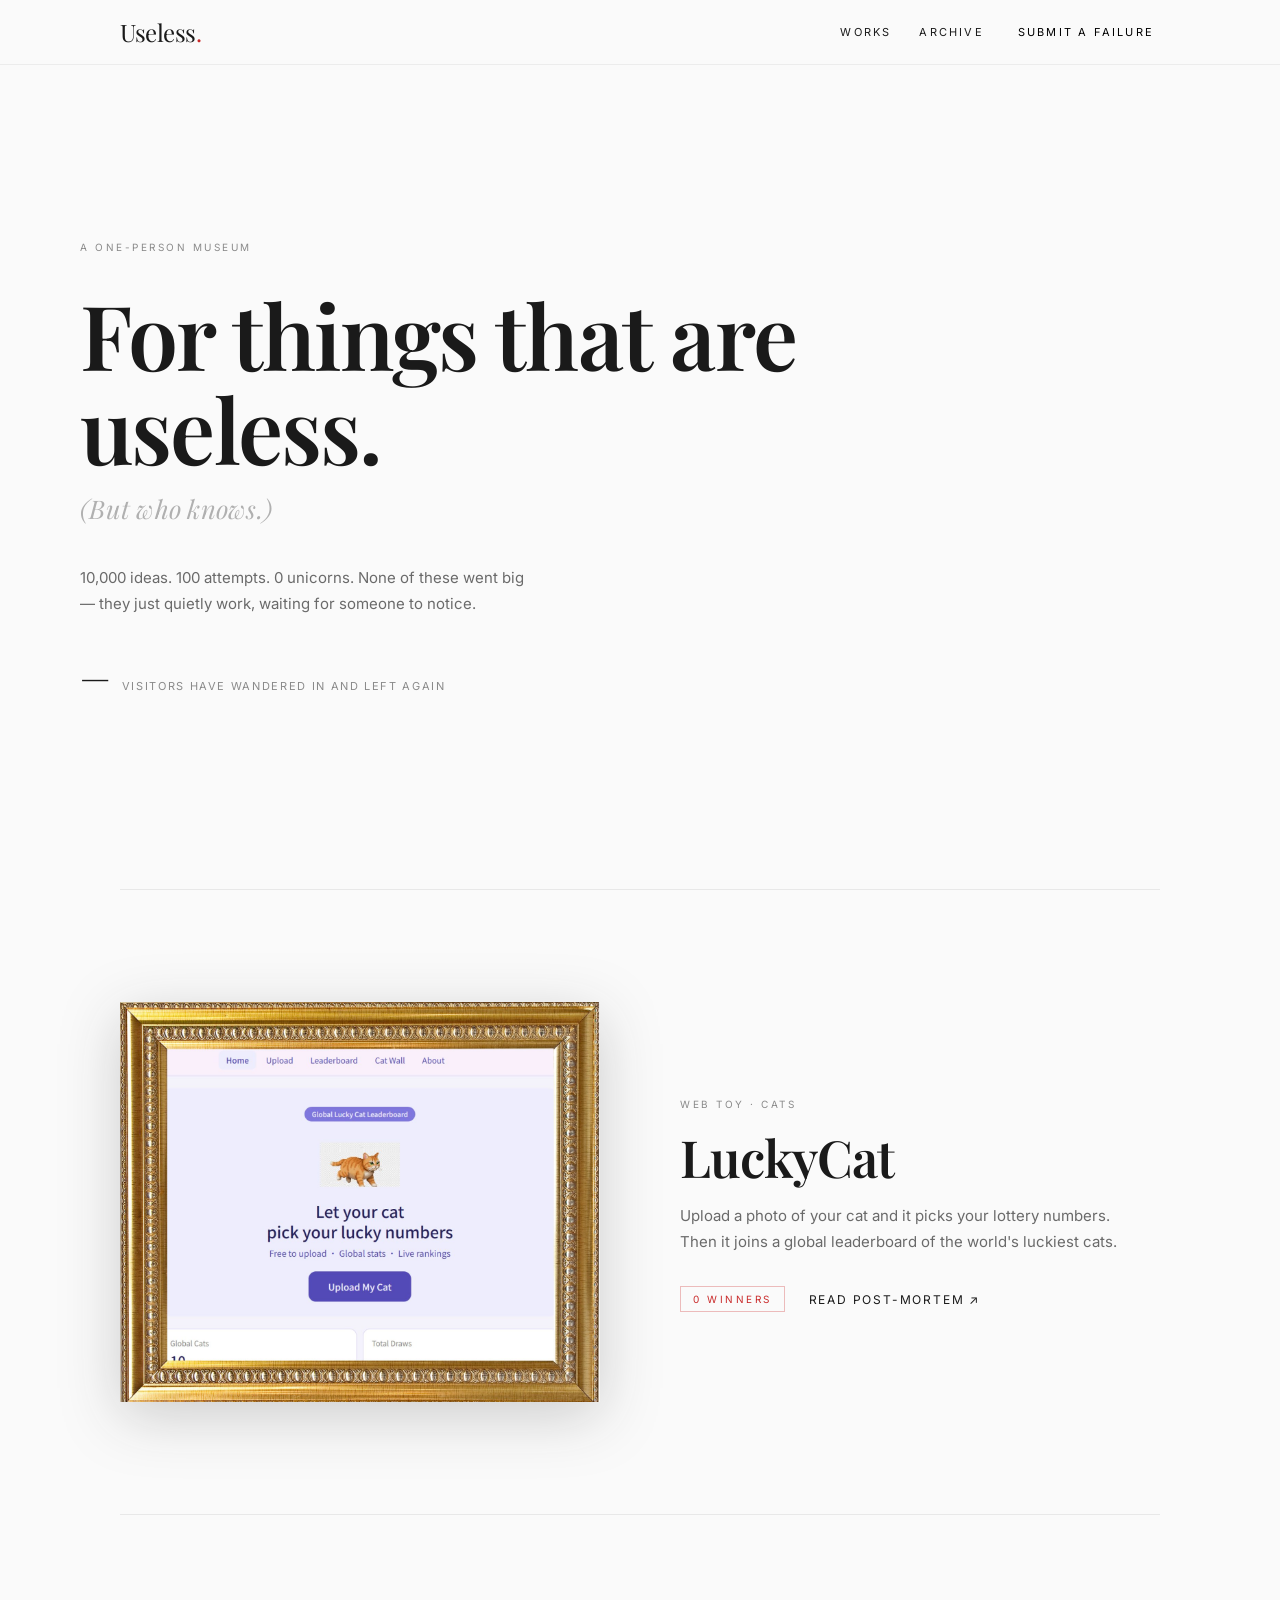
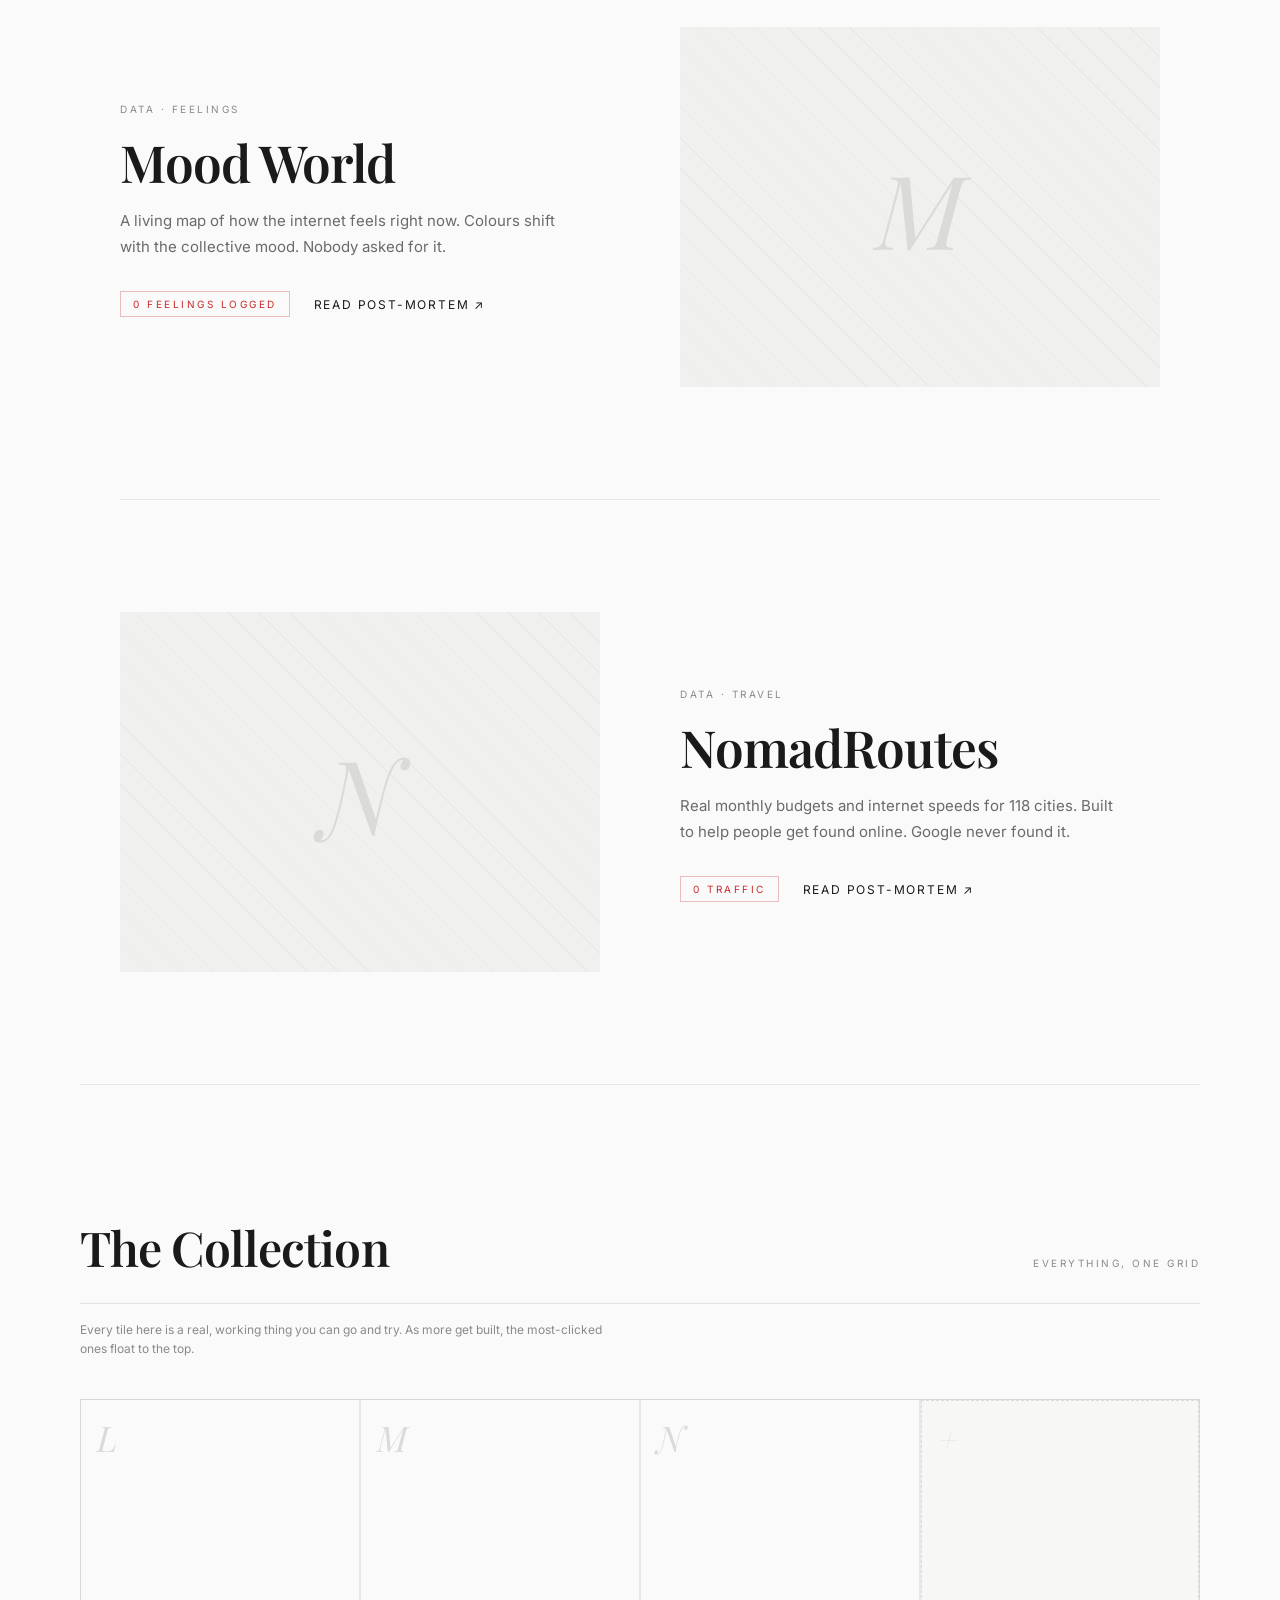
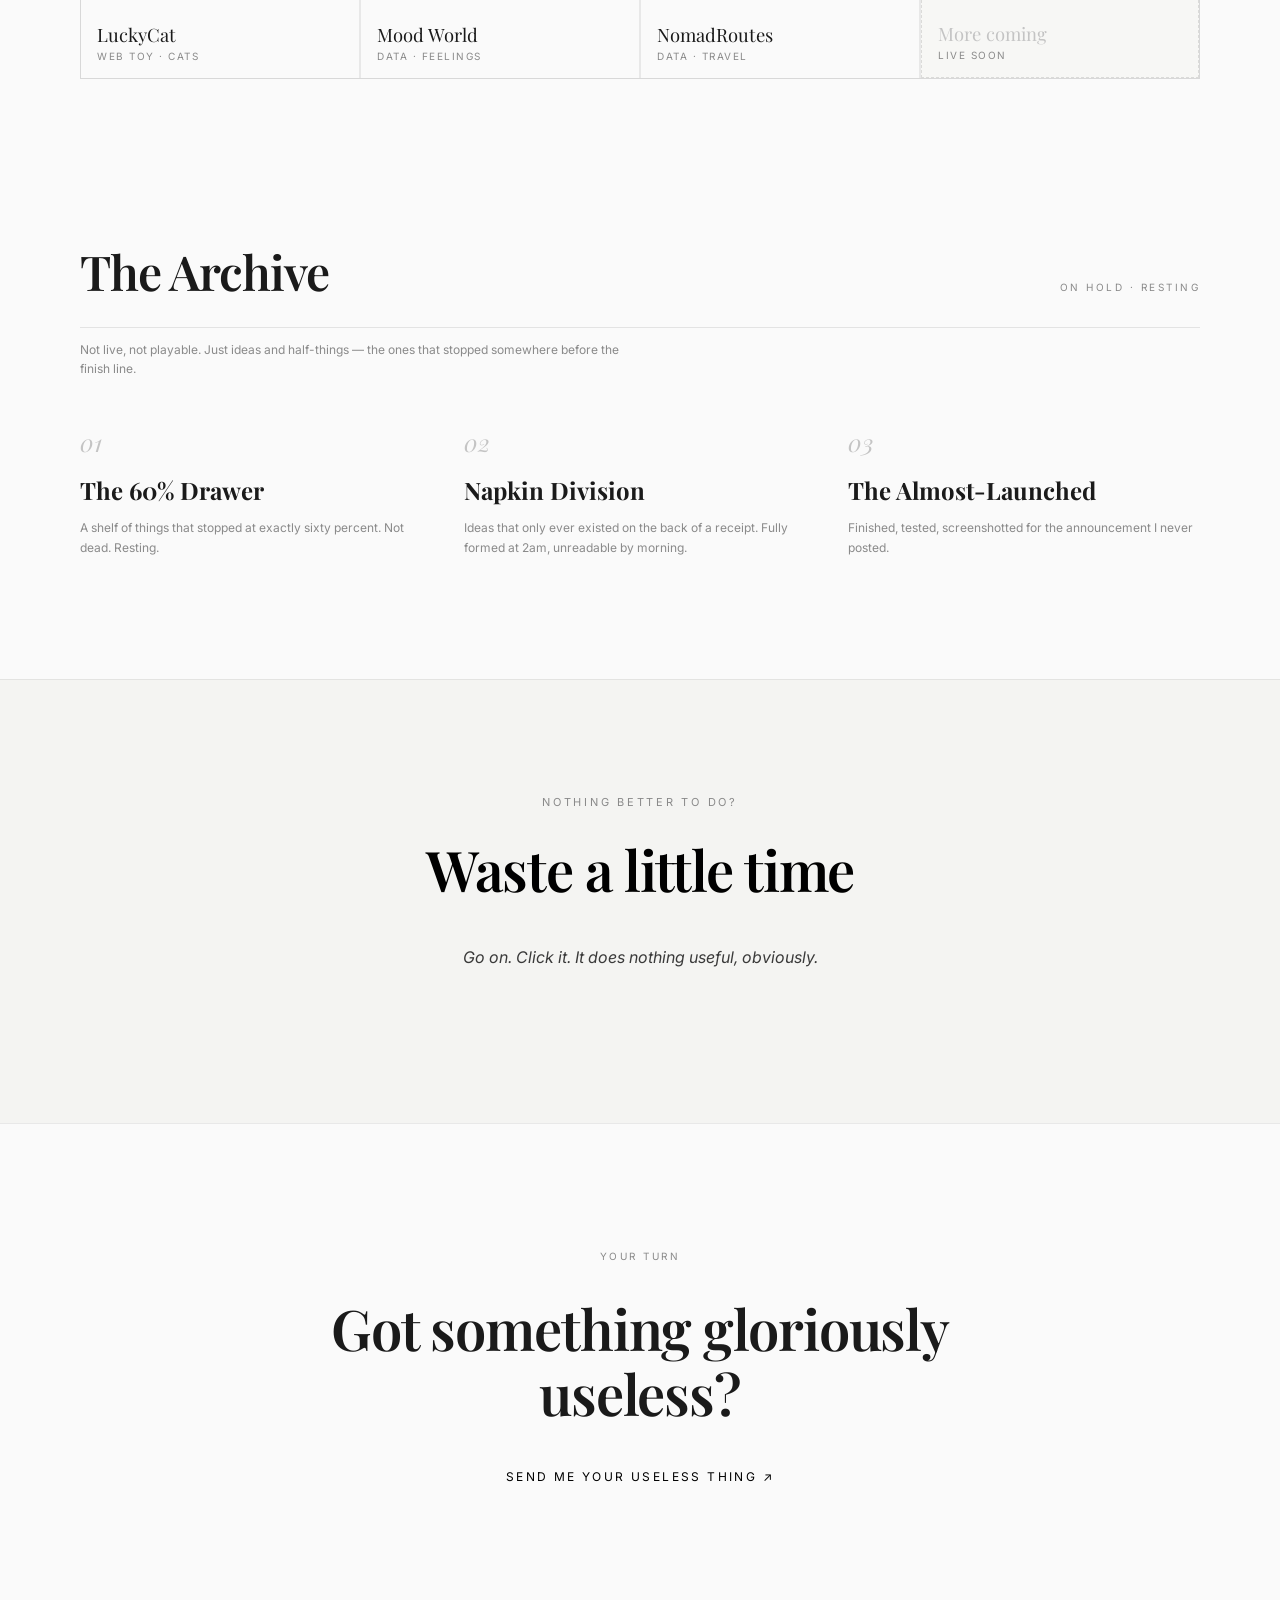
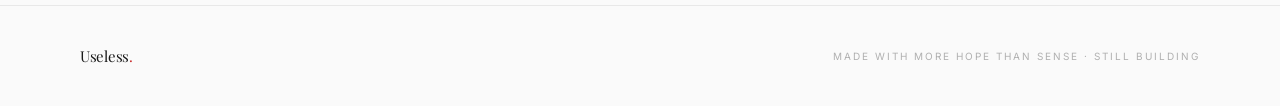
==== commit cc6b4e8c: "邊界修正 v2" ====
--- a/index.html
+++ b/index.html
@@ -47,7 +47,7 @@
     <p class="viewcount"><span class="vc-num" id="vc-num">&mdash;</span><span class="vc-label" id="vc-label">visitors have wandered in and left again</span></p>
   </section>
 
-  <section class="wrap feat-wrap"><div class="feat fade"><div class="featgrid"><a class="framed" href="luckycat.html" title="LuckyCat — read the post-mortem">
+  <section class="wrap"><div class="feat fade"><div class="featgrid"><a class="framed" href="luckycat.html" title="LuckyCat — read the post-mortem">
            <img src="assets/luckycat-framed.jpg" alt="LuckyCat — a working web toy, framed and on display" loading="lazy" />
            <div class="hint"><span>Enter the exhibit ↗</span></div>
          </a><div>
--- a/styles.css
+++ b/styles.css
@@ -24,8 +24,8 @@
 @media(max-width:600px){ .navlinks{gap:16px;} .navlink.hideS{display:none;} }
 
 /* HERO */
-.hero{padding-top:120px; padding-bottom:130px;}
-@media(min-width:768px){ .hero{padding-top:170px; padding-bottom:190px;} }
+.hero{padding:120px 0 130px;}
+@media(min-width:768px){ .hero{padding:170px 0 190px;} }
 .hero h1{font-family:'Playfair Display',serif; font-weight:600; margin:32px 0 0; line-height:1.05; letter-spacing:-0.02em; font-size:clamp(2.6rem,7vw,6rem);}
 .hero .grey{color:#B0B0B0; font-style:italic;}
 .hero-aside{font-family:'Playfair Display',serif; font-style:italic; color:#B0B0B0; margin:16px 0 0; font-size:clamp(1.1rem,2vw,1.6rem); letter-spacing:0.01em;}
@@ -36,7 +36,6 @@
 .vc-label{font-size:11px; letter-spacing:0.15em; text-transform:uppercase; color:var(--muted);}
 
 /* FEATURE BLOCKS */
-.feat-wrap{padding-left:0; padding-right:0;}
 .feat{padding:64px 0; border-top:1px solid var(--line);}
 @media(min-width:768px){ .feat{padding:112px 0;} }
 .featgrid{display:grid; gap:40px; align-items:center;}
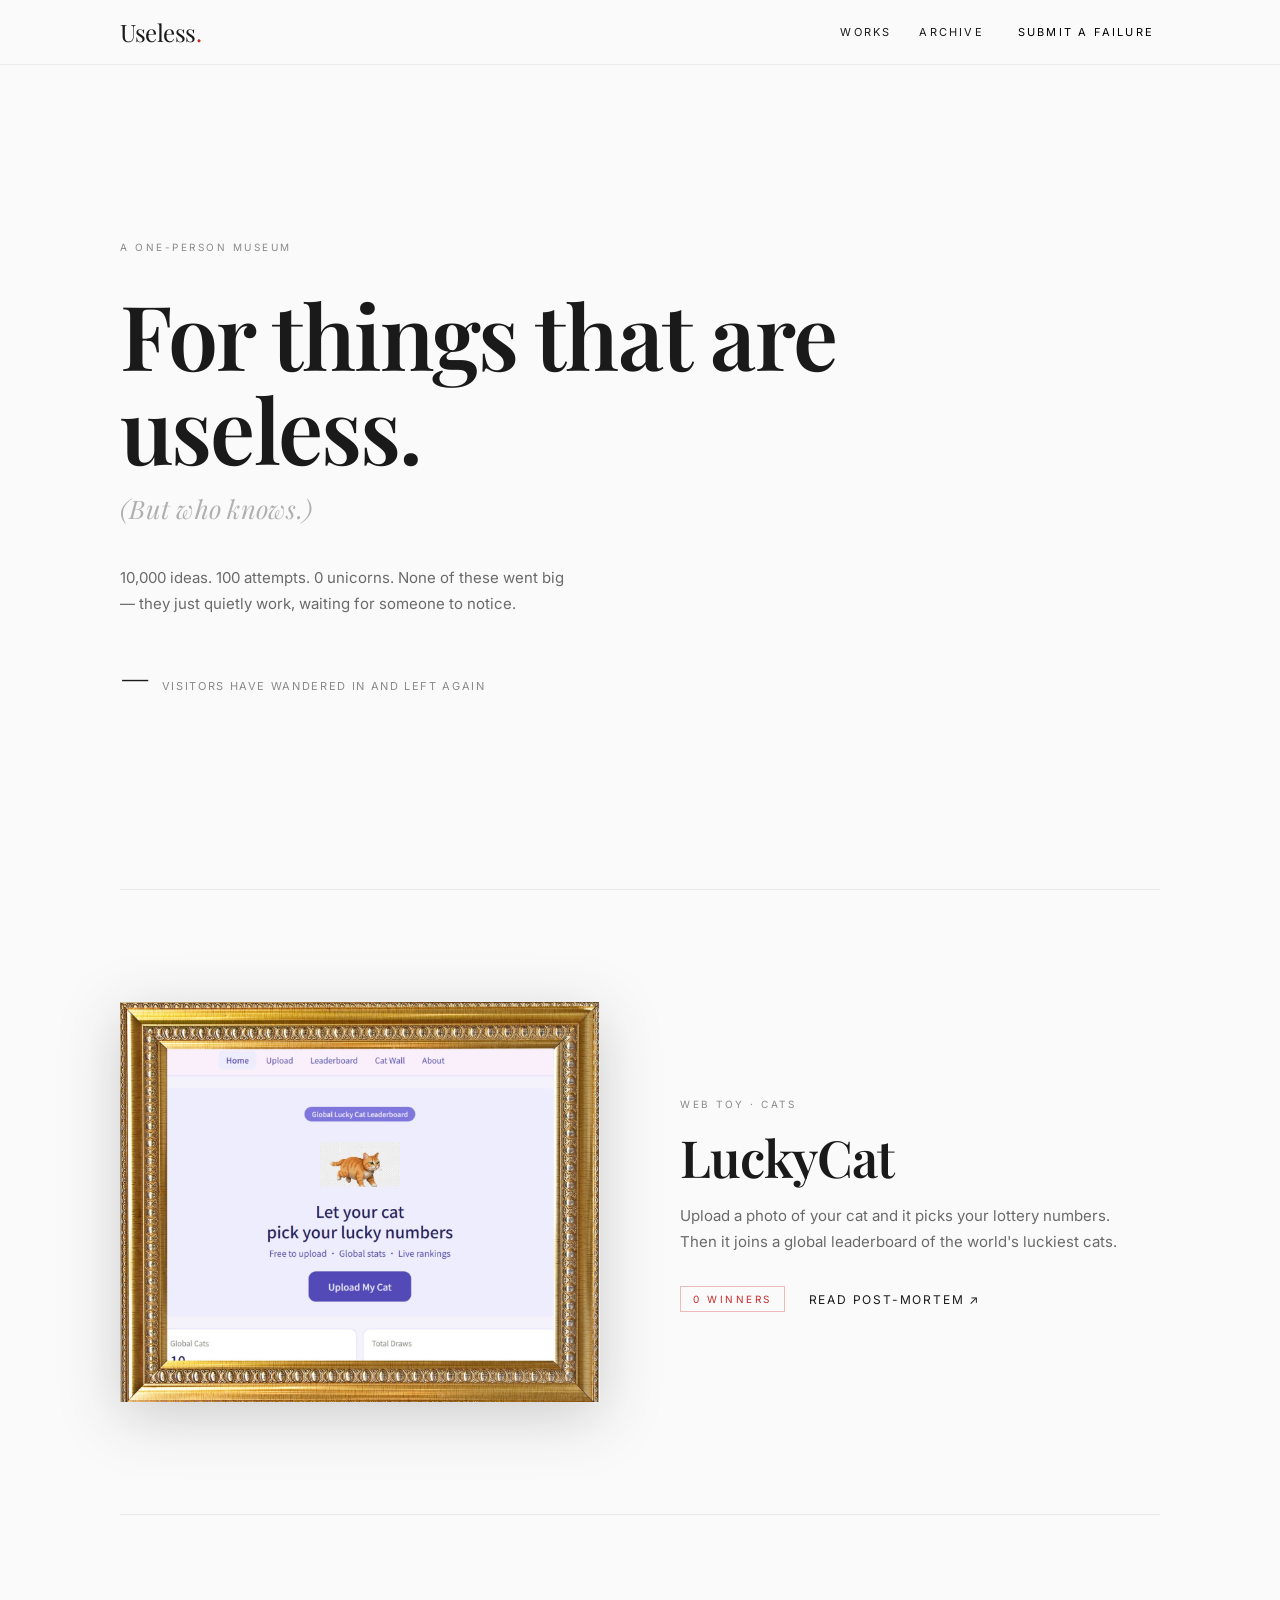
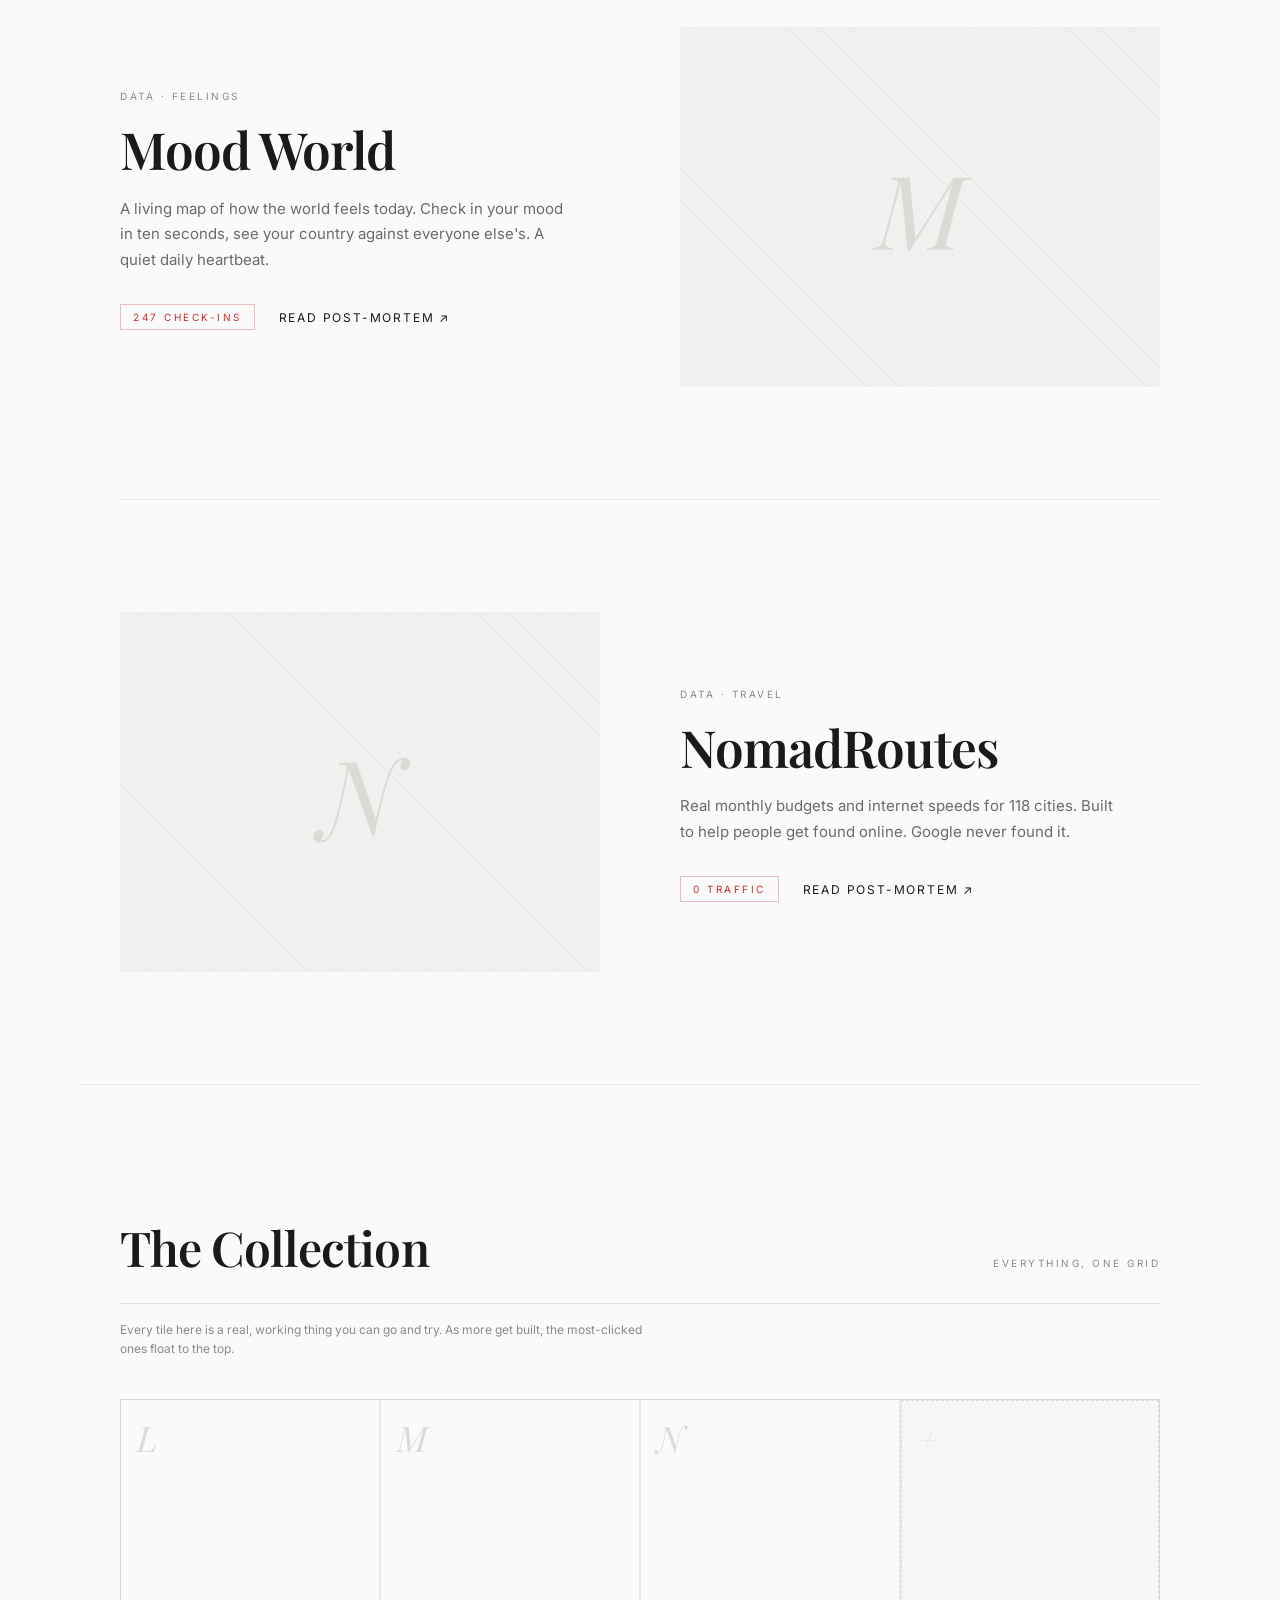
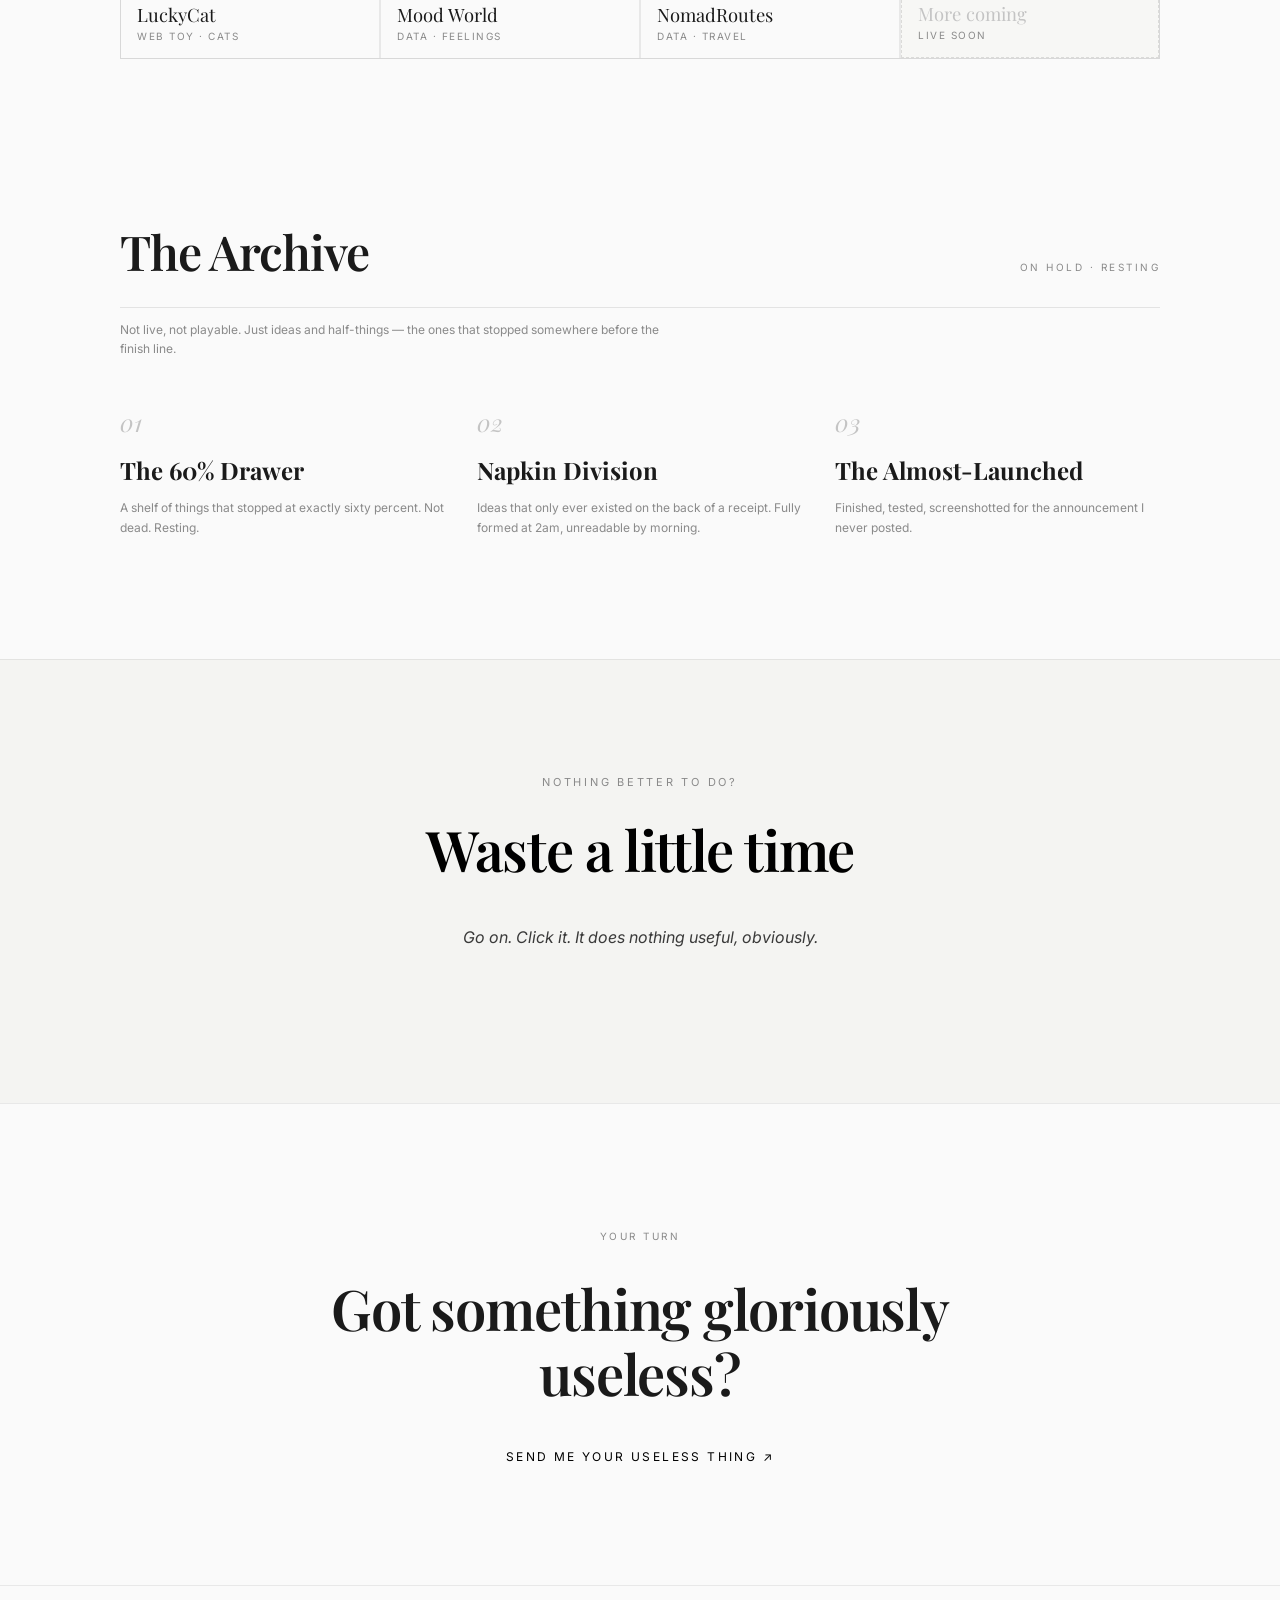
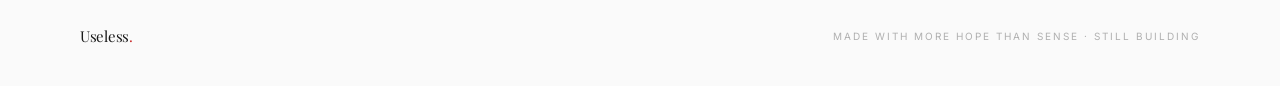
==== commit ed099570: "Mood world 文章上線" ====
--- a/index.html
+++ b/index.html
@@ -61,9 +61,9 @@
       </div></div></div><div class="feat fade"><div class="featgrid rev"><a class="featimg" href="moodworld.html"><div class="tex"></div><div class="big">M</div></a><div>
         <span class="tag">Data · Feelings</span>
         <h3 class="serif"><a href="moodworld.html" class="hoverred">Mood World</a></h3>
-        <p class="blurb">A living map of how the internet feels right now. Colours shift with the collective mood. Nobody asked for it.</p>
+        <p class="blurb">A living map of how the world feels today. Check in your mood in ten seconds, see your country against everyone else's. A quiet daily heartbeat.</p>
         <div style="display:flex; align-items:center; gap:24px; flex-wrap:wrap;">
-          <span class="statuschip">0 Feelings logged</span>
+          <span class="statuschip">247 check-ins</span>
           <a href="moodworld.html" class="readpm hoverred">Read post-mortem &#8599;</a>
         </div>
       </div></div></div><div class="feat fade"><div class="featgrid"><a class="featimg" href="nomadroutes.html"><div class="tex"></div><div class="big">N</div></a><div>
--- a/styles.css
+++ b/styles.css
@@ -24,8 +24,8 @@
 @media(max-width:600px){ .navlinks{gap:16px;} .navlink.hideS{display:none;} }
 
 /* HERO */
-.hero{padding:120px 0 130px;}
-@media(min-width:768px){ .hero{padding:170px 0 190px;} }
+.hero{padding-top:120px; padding-bottom:130px;}
+@media(min-width:768px){ .hero{padding-top:170px; padding-bottom:190px;} }
 .hero h1{font-family:'Playfair Display',serif; font-weight:600; margin:32px 0 0; line-height:1.05; letter-spacing:-0.02em; font-size:clamp(2.6rem,7vw,6rem);}
 .hero .grey{color:#B0B0B0; font-style:italic;}
 .hero-aside{font-family:'Playfair Display',serif; font-style:italic; color:#B0B0B0; margin:16px 0 0; font-size:clamp(1.1rem,2vw,1.6rem); letter-spacing:0.01em;}
@@ -65,7 +65,7 @@
 .readpm{font-size:12px; letter-spacing:0.15em; text-transform:uppercase; display:inline-flex; align-items:center; gap:6px;}
 
 /* WORKS GRID */
-.works{padding:130px 0 40px; border-top:1px solid var(--line);}
+.works{padding-top:130px; padding-bottom:40px; border-top:1px solid var(--line);}
 .works-head{display:flex; align-items:baseline; justify-content:space-between; border-bottom:1px solid rgba(26,26,26,0.1); padding-bottom:24px; margin-bottom:16px;}
 .works-head h2{font-family:'Playfair Display',serif; font-weight:600; font-size:clamp(1.8rem,4vw,3rem); letter-spacing:-0.02em; margin:0;}
 .works-note{font-size:12px; color:var(--muted); line-height:1.6; margin:0 0 40px; max-width:34rem;}
@@ -87,7 +87,7 @@
 .cell.soon .cell-init{color:#ECECEA;}
 
 /* ARCHIVE */
-.archive{padding:120px 0;}
+.archive{padding-top:120px; padding-bottom:120px;}
 .archive-head{display:flex; align-items:baseline; justify-content:space-between; border-bottom:1px solid rgba(26,26,26,0.1); padding-bottom:24px; margin-bottom:12px;}
 .archive-head h2{font-family:'Playfair Display',serif; font-weight:600; font-size:clamp(1.8rem,4vw,3rem); letter-spacing:-0.02em; margin:0;}
 .archive-note{font-size:12px; color:var(--muted); line-height:1.6; margin:0 0 48px; max-width:34rem;}
